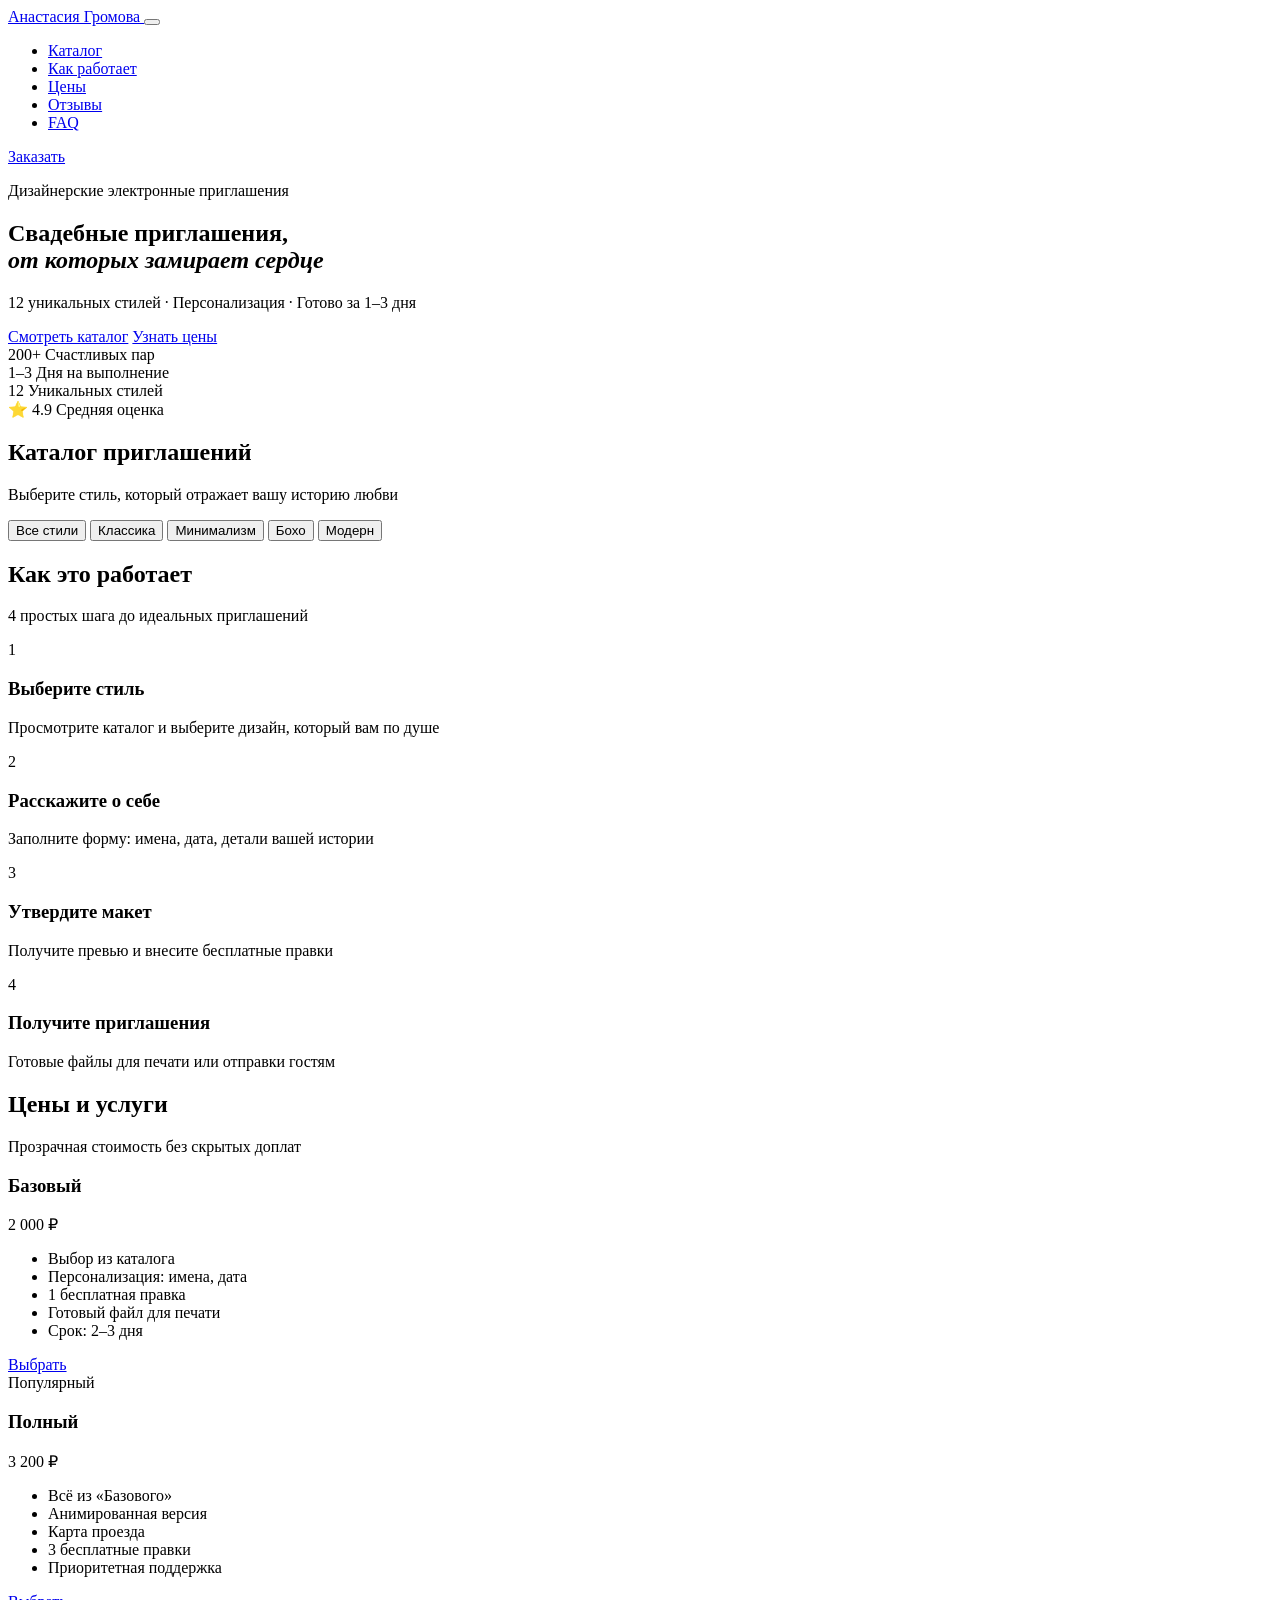
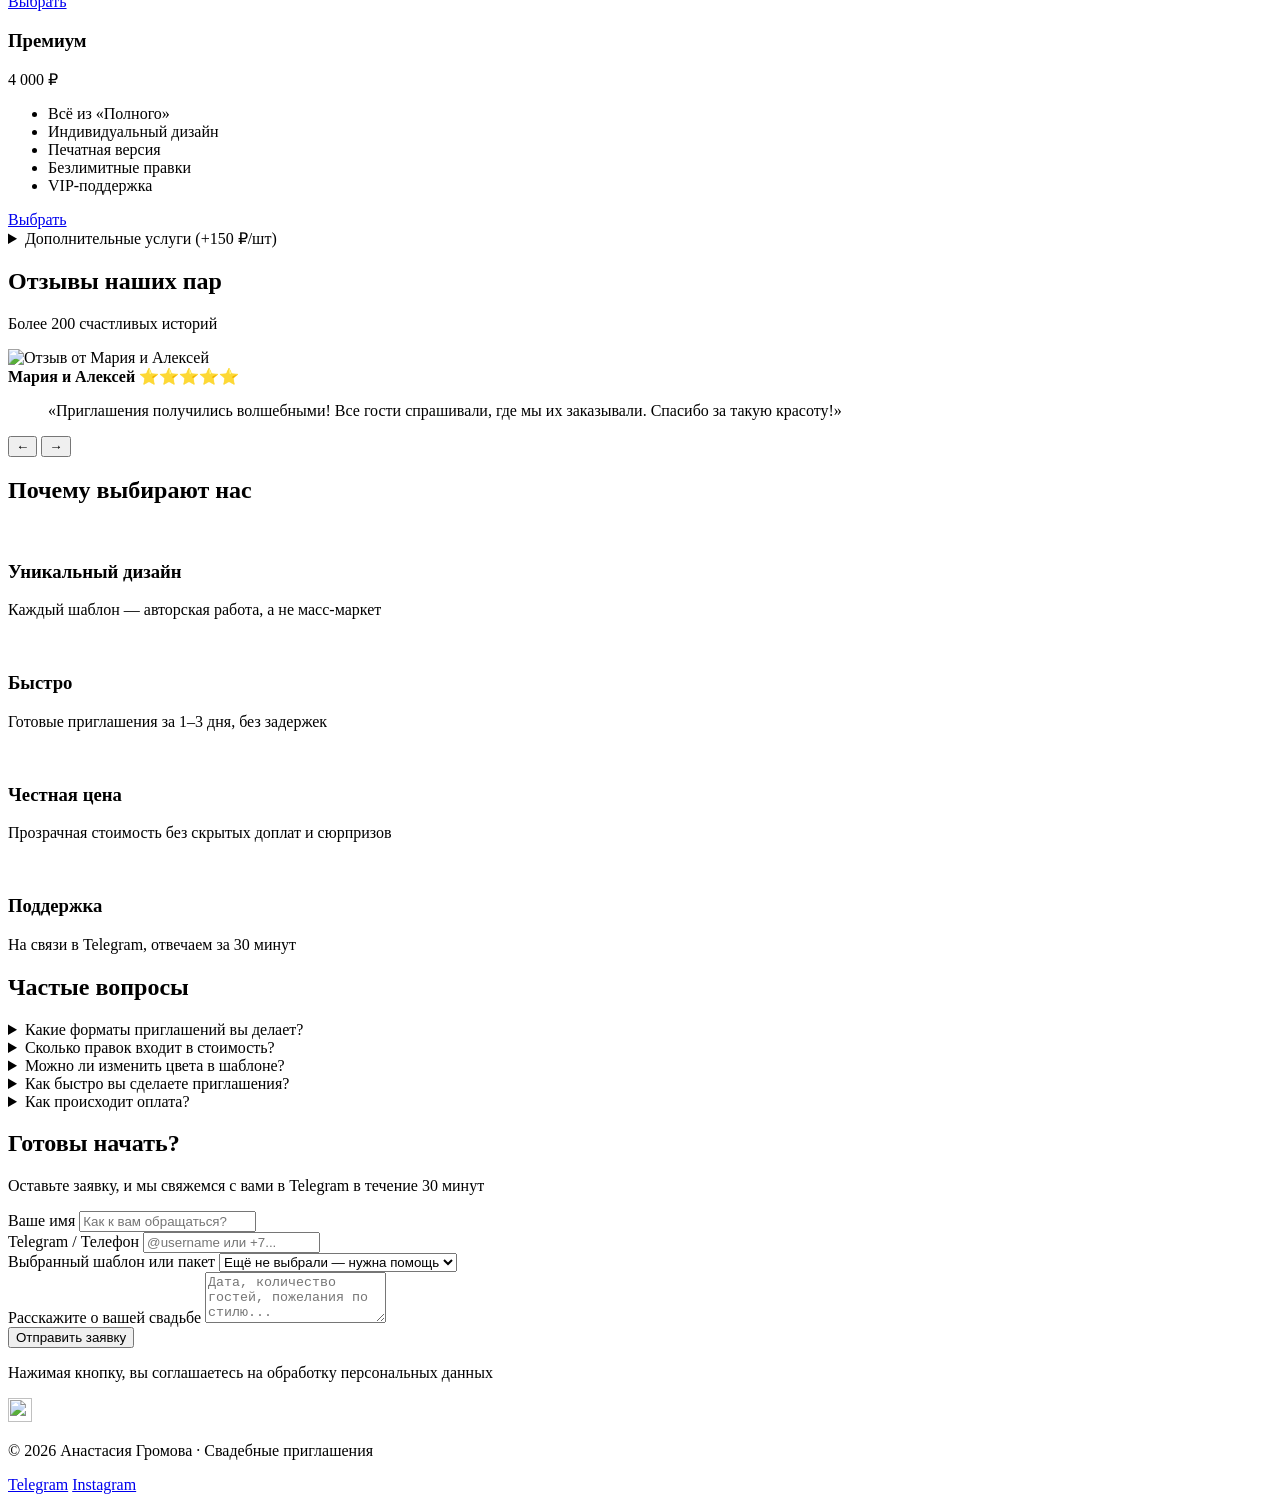
==== index.html @ 50f2042e "Фаза 0: Kick-off ✅ - content-gromova.json: ЦА (3 персоны), позиционирование, копирайтинг, SEO - ux-s" ====
<!DOCTYPE html>
<html lang="ru">
<head>
  <meta charset="UTF-8">
  <meta name="viewport" content="width=device-width, initial-scale=1.0">
  <title>Свадебные приглашения от Анастасии Громовой — @gromovaasya</title>
  <meta name="description" content="Дизайнерские электронные свадебные приглашения. 12 стилей, от 2000₽. Индивидуальный подход, быстрая доставка, 200+ счастливых пар.">
  
  <!-- Open Graph -->
  <meta property="og:type" content="website">
  <meta property="og:title" content="Свадебные приглашения — Анастасия Громова">
  <meta property="og:description" content="Уникальные электронные приглашения для вашей свадьбы. 12 дизайнерских стилей, персонализация, от 2000₽.">
  <meta property="og:image" content="assets/images/og-image-1200x630.png">
  <meta property="og:url" content="https://gromovaasya.ru">
  
  <!-- Fonts -->
  <link rel="preconnect" href="https://fonts.googleapis.com">
  <link rel="preconnect" href="https://fonts.gstatic.com" crossorigin>
  <link href="https://fonts.googleapis.com/css2?family=Cormorant+Garamond:wght@400;500;600;700&family=Inter:wght@300;400;500;600;700&family=Great+Vibes&display=swap" rel="stylesheet">
  
  <!-- CSS -->
  <link rel="stylesheet" href="css/tokens.css">
  <link rel="stylesheet" href="css/reset.css">
  <link rel="stylesheet" href="css/main.css">
  
  <!-- Favicon -->
  <link rel="icon" href="assets/logo/favicon.ico" type="image/x-icon">
</head>
<body>

  <!-- ============================================
       STICKY HEADER
       ============================================ -->
  <header id="header" class="header" role="banner">
    <div class="container">
      <a href="#hero" class="header__logo" aria-label="На главную">
        Анастасия Громова
      </a>
      
      <button class="header__burger" aria-label="Меню" aria-expanded="false" aria-controls="header-nav">
        <span class="burger-line"></span>
        <span class="burger-line"></span>
        <span class="burger-line"></span>
      </button>
      
      <nav id="header-nav" class="header__nav" role="navigation" aria-label="Основная навигация">
        <ul class="header__menu">
          <li><a href="#catalog">Каталог</a></li>
          <li><a href="#how-it-works">Как работает</a></li>
          <li><a href="#pricing">Цены</a></li>
          <li><a href="#reviews">Отзывы</a></li>
          <li><a href="#faq">FAQ</a></li>
        </ul>
        <a href="#cta-footer" class="btn btn--primary header__cta">Заказать</a>
      </nav>
    </div>
  </header>

  <main>
    <!-- ============================================
         SECTION 1: HERO
         ============================================ -->
    <section id="hero" class="hero" aria-labelledby="hero-heading">
      <div class="hero__overlay"></div>
      <div class="container hero__content">
        <p class="hero__subtitle">Дизайнерские электронные приглашения</p>
        <h1 id="hero-heading" class="hero__title">
          Свадебные приглашения,<br>
          <em>от которых замирает сердце</em>
        </h1>
        <p class="hero__description">
          12 уникальных стилей · Персонализация · Готово за 1–3 дня
        </p>
        <div class="hero__actions">
          <a href="#catalog" class="btn btn--primary btn--lg">Смотреть каталог</a>
          <a href="#pricing" class="btn btn--ghost btn--lg">Узнать цены</a>
        </div>
      </div>
    </section>

    <!-- ============================================
         SECTION 2: TRUST BAR
         ============================================ -->
    <section id="trust" class="trust-bar" aria-label="Социальное доказательство">
      <div class="container">
        <div class="trust-bar__grid">
          <div class="trust-item">
            <span class="trust-item__number">200+</span>
            <span class="trust-item__label">Счастливых пар</span>
          </div>
          <div class="trust-item">
            <span class="trust-item__number">1–3</span>
            <span class="trust-item__label">Дня на выполнение</span>
          </div>
          <div class="trust-item">
            <span class="trust-item__number">12</span>
            <span class="trust-item__label">Уникальных стилей</span>
          </div>
          <div class="trust-item">
            <span class="trust-item__number">⭐ 4.9</span>
            <span class="trust-item__label">Средняя оценка</span>
          </div>
        </div>
      </div>
    </section>

    <!-- ============================================
         SECTION 3: CATALOG
         ============================================ -->
    <section id="catalog" class="catalog" aria-labelledby="catalog-heading">
      <div class="container">
        <h2 id="catalog-heading" class="section-title">Каталог приглашений</h2>
        <p class="section-subtitle">Выберите стиль, который отражает вашу историю любви</p>
        
        <!-- Filters -->
        <div class="catalog__filters" role="group" aria-label="Фильтры по стилю">
          <button class="filter-btn filter-btn--active" data-filter="all">Все стили</button>
          <button class="filter-btn" data-filter="classic">Классика</button>
          <button class="filter-btn" data-filter="minimal">Минимализм</button>
          <button class="filter-btn" data-filter="boho">Бохо</button>
          <button class="filter-btn" data-filter="modern">Модерн</button>
        </div>
        
        <!-- Cards Grid -->
        <div class="catalog__grid" id="catalog-grid">
          <!-- 12 cards will be rendered here by JS -->
          <!-- Template: assets/images/catalog/{id}.webp -->
        </div>
      </div>
    </section>

    <!-- ============================================
         SECTION 4: HOW IT WORKS
         ============================================ -->
    <section id="how-it-works" class="how-it-works" aria-labelledby="hiw-heading">
      <div class="container">
        <h2 id="hiw-heading" class="section-title">Как это работает</h2>
        <p class="section-subtitle">4 простых шага до идеальных приглашений</p>
        
        <div class="steps">
          <div class="step">
            <span class="step__number">1</span>
            <h3 class="step__title">Выберите стиль</h3>
            <p class="step__desc">Просмотрите каталог и выберите дизайн, который вам по душе</p>
          </div>
          <div class="step">
            <span class="step__number">2</span>
            <h3 class="step__title">Расскажите о себе</h3>
            <p class="step__desc">Заполните форму: имена, дата, детали вашей истории</p>
          </div>
          <div class="step">
            <span class="step__number">3</span>
            <h3 class="step__title">Утвердите макет</h3>
            <p class="step__desc">Получите превью и внесите бесплатные правки</p>
          </div>
          <div class="step">
            <span class="step__number">4</span>
            <h3 class="step__title">Получите приглашения</h3>
            <p class="step__desc">Готовые файлы для печати или отправки гостям</p>
          </div>
        </div>
      </div>
    </section>

    <!-- ============================================
         SECTION 5: PRICING
         ============================================ -->
    <section id="pricing" class="pricing" aria-labelledby="pricing-heading">
      <div class="container">
        <h2 id="pricing-heading" class="section-title">Цены и услуги</h2>
        <p class="section-subtitle">Прозрачная стоимость без скрытых доплат</p>
        
        <div class="pricing__grid">
          <!-- Базовый -->
          <div class="price-card">
            <h3 class="price-card__title">Базовый</h3>
            <span class="price-card__price">2 000 ₽</span>
            <ul class="price-card__features">
              <li>Выбор из каталога</li>
              <li>Персонализация: имена, дата</li>
              <li>1 бесплатная правка</li>
              <li>Готовый файл для печати</li>
              <li>Срок: 2–3 дня</li>
            </ul>
            <a href="#cta-footer" class="btn btn--outline btn--block">Выбрать</a>
          </div>
          
          <!-- Полный -->
          <div class="price-card price-card--popular">
            <span class="price-card__badge">Популярный</span>
            <h3 class="price-card__title">Полный</h3>
            <span class="price-card__price">3 200 ₽</span>
            <ul class="price-card__features">
              <li>Всё из «Базового»</li>
              <li>Анимированная версия</li>
              <li>Карта проезда</li>
              <li>3 бесплатные правки</li>
              <li>Приоритетная поддержка</li>
            </ul>
            <a href="#cta-footer" class="btn btn--primary btn--block">Выбрать</a>
          </div>
          
          <!-- Премиум -->
          <div class="price-card">
            <h3 class="price-card__title">Премиум</h3>
            <span class="price-card__price">4 000 ₽</span>
            <ul class="price-card__features">
              <li>Всё из «Полного»</li>
              <li>Индивидуальный дизайн</li>
              <li>Печатная версия</li>
              <li>Безлимитные правки</li>
              <li>VIP-поддержка</li>
            </ul>
            <a href="#cta-footer" class="btn btn--outline btn--block">Выбрать</a>
          </div>
        </div>
        
        <!-- Addons -->
        <details class="pricing__addons">
          <summary class="pricing__addons-summary">Дополнительные услуги (+150 ₽/шт)</summary>
          <div class="pricing__addons-list">
            <div class="addon">Обратный отсчёт до свадьбы</div>
            <div class="addon">Музыкальный фон</div>
            <div class="addon">Название свадьбы</div>
            <div class="addon">Доп. информационный блок</div>
            <div class="addon">Доп. фото</div>
            <div class="addon">Анимация элементов</div>
            <div class="addon">QR-код для гостей</div>
            <div class="addon">Печатная версия (PDF)</div>
          </div>
        </details>
      </div>
    </section>

    <!-- ============================================
         SECTION 6: REVIEWS
         ============================================ -->
    <section id="reviews" class="reviews" aria-labelledby="reviews-heading">
      <div class="container">
        <h2 id="reviews-heading" class="section-title">Отзывы наших пар</h2>
        <p class="section-subtitle">Более 200 счастливых историй</p>
        
        <div class="reviews__carousel" role="region" aria-label="Карусель отзывов" aria-roledescription="carousel">
          <div class="reviews__track" id="reviews-track">
            <!-- 4 review cards -->
            <div class="review-card" role="group" aria-roledescription="slide" aria-label="Отзыв 1 из 4">
              <div class="review-card__header">
                <img src="assets/images/testimonials/review-1.webp" alt="Отзыв от Мария и Алексей" class="review-card__avatar" loading="lazy">
                <div>
                  <strong>Мария и Алексей</strong>
                  <span class="review-card__stars">⭐⭐⭐⭐⭐</span>
                </div>
              </div>
              <blockquote class="review-card__text">
                «Приглашения получились волшебными! Все гости спрашивали, где мы их заказывали. Спасибо за такую красоту!»
              </blockquote>
            </div>
            <!-- Reviews 2-4 will be added in Phase 2 -->
          </div>
          
          <div class="reviews__controls">
            <button class="reviews__btn reviews__btn--prev" aria-label="Предыдущий отзыв">←</button>
            <button class="reviews__btn reviews__btn--next" aria-label="Следующий отзыв">→</button>
          </div>
        </div>
      </div>
    </section>

    <!-- ============================================
         SECTION 7: WHY US
         ============================================ -->
    <section id="why-us" class="why-us" aria-labelledby="why-heading">
      <div class="container">
        <h2 id="why-heading" class="section-title">Почему выбирают нас</h2>
        
        <div class="benefits">
          <div class="benefit">
            <img src="assets/icons/icon-unique.svg" alt="" class="benefit__icon" loading="lazy">
            <h3 class="benefit__title">Уникальный дизайн</h3>
            <p class="benefit__desc">Каждый шаблон — авторская работа, а не масс-маркет</p>
          </div>
          <div class="benefit">
            <img src="assets/icons/icon-speed.svg" alt="" class="benefit__icon" loading="lazy">
            <h3 class="benefit__title">Быстро</h3>
            <p class="benefit__desc">Готовые приглашения за 1–3 дня, без задержек</p>
          </div>
          <div class="benefit">
            <img src="assets/icons/icon-price.svg" alt="" class="benefit__icon" loading="lazy">
            <h3 class="benefit__title">Честная цена</h3>
            <p class="benefit__desc">Прозрачная стоимость без скрытых доплат и сюрпризов</p>
          </div>
          <div class="benefit">
            <img src="assets/icons/icon-support.svg" alt="" class="benefit__icon" loading="lazy">
            <h3 class="benefit__title">Поддержка</h3>
            <p class="benefit__desc">На связи в Telegram, отвечаем за 30 минут</p>
          </div>
        </div>
      </div>
    </section>

    <!-- ============================================
         SECTION 8: FAQ
         ============================================ -->
    <section id="faq" class="faq" aria-labelledby="faq-heading">
      <div class="container">
        <h2 id="faq-heading" class="section-title">Частые вопросы</h2>
        
        <div class="faq__list" role="list">
          <details class="faq__item">
            <summary class="faq__question" role="button" aria-expanded="false">
              Какие форматы приглашений вы делает?
            </summary>
            <div class="faq__answer">
              <p>Электронные (JPEG, PDF) для отправки в мессенджерах и email, анимированные (GIF, видео) для Instagram, а также печатные версии в формате PDF для типографии.</p>
            </div>
          </details>
          
          <details class="faq__item">
            <summary class="faq__question" role="button" aria-expanded="false">
              Сколько правок входит в стоимость?
            </summary>
            <div class="faq__answer">
              <p>В базовый пакет — 1 бесплатная правка, в полный — 3, в премиум — безлимитные правки. Дополнительные правки — 150₽ за штуку.</p>
            </div>
          </details>
          
          <details class="faq__item">
            <summary class="faq__question" role="button" aria-expanded="false">
              Можно ли изменить цвета в шаблоне?
            </summary>
            <div class="faq__answer">
              <p>Да! Адаптация цветов шаблона под вашу свадебную палитру — одна из самых популярных услуг. Это входит в пакеты «Полный» и «Премиум».</p>
            </div>
          </details>
          
          <details class="faq__item">
            <summary class="faq__question" role="button" aria-expanded="false">
              Как быстро вы сделаете приглашения?
            </summary>
            <div class="faq__answer">
              <p>Стандартный срок — 1–3 рабочих дня. Приоритетная обработка (в тот же день) — доступна в пакете «Премиум» или как доп. услуга.</p>
            </div>
          </details>
          
          <details class="faq__item">
            <summary class="faq__question" role="button" aria-expanded="false">
              Как происходит оплата?
            </summary>
            <div class="faq__answer">
              <p>Оплата через перевод на карту или СБП. Предоплата 50% перед началом работы, остаток — после утверждения макета. Для пакета «Премиум» — оплата после получения.</p>
            </div>
          </details>
        </div>
      </div>
    </section>

    <!-- ============================================
         SECTION 9: CTA FOOTER
         ============================================ -->
    <section id="cta-footer" class="cta-footer" aria-labelledby="cta-heading">
      <div class="container">
        <h2 id="cta-heading" class="section-title section-title--light">Готовы начать?</h2>
        <p class="section-subtitle section-subtitle--light">
          Оставьте заявку, и мы свяжемся с вами в Telegram в течение 30 минут
        </p>
        
        <form class="order-form" id="order-form" action="https://formspree.io/f/[FORMSPREE_ID]" method="POST">
          <div class="form__row">
            <div class="form__group">
              <label for="form-name" class="form__label">Ваше имя</label>
              <input type="text" id="form-name" name="name" class="form__input" placeholder="Как к вам обращаться?" required>
            </div>
            <div class="form__group">
              <label for="form-contact" class="form__label">Telegram / Телефон</label>
              <input type="text" id="form-contact" name="contact" class="form__input" placeholder="@username или +7..." required>
            </div>
          </div>
          
          <div class="form__group">
            <label for="form-template" class="form__label">Выбранный шаблон или пакет</label>
            <select id="form-template" name="template" class="form__select">
              <option value="">Ещё не выбрали — нужна помощь</option>
              <option value="basic">Базовый — 2 000 ₽</option>
              <option value="full">Полный — 3 200 ₽</option>
              <option value="premium">Премиум — 4 000 ₽</option>
            </select>
          </div>
          
          <div class="form__group">
            <label for="form-message" class="form__label">Расскажите о вашей свадьбе</label>
            <textarea id="form-message" name="message" class="form__textarea" rows="3" placeholder="Дата, количество гостей, пожелания по стилю..."></textarea>
          </div>
          
          <button type="submit" class="btn btn--primary btn--lg btn--block form__submit">
            Отправить заявку
          </button>
          
          <p class="form__note">
            Нажимая кнопку, вы соглашаетесь на обработку персональных данных
          </p>
        </form>
        
        <div class="cta-footer__success" id="form-success" style="display: none;">
          <p>✅ Заявка отправлена! Мы напишем вам в Telegram в течение 30 минут.</p>
        </div>
      </div>
    </section>
  </main>

  <!-- ============================================
       FLOATING TELEGRAM FAB
       ============================================ -->
  <a href="https://t.me/gromovaasya" target="_blank" rel="noopener noreferrer" class="fab fab--telegram" aria-label="Написать в Telegram">
    <img src="assets/icons/icon-telegram.svg" alt="" width="24" height="24" loading="lazy">
  </a>

  <!-- ============================================
       MODAL: Template Details
       ============================================ -->
  <div class="modal" id="template-modal" role="dialog" aria-modal="true" aria-labelledby="modal-title" style="display: none;">
    <div class="modal__overlay"></div>
    <div class="modal__content">
      <button class="modal__close" aria-label="Закрыть">&times;</button>
      <h3 id="modal-title" class="modal__title"></h3>
      <img id="modal-image" class="modal__image" src="" alt="">
      <p id="modal-description" class="modal__description"></p>
      <a href="#cta-footer" class="btn btn--primary btn--block modal__cta">Заказать этот шаблон</a>
    </div>
  </div>

  <!-- ============================================
       FOOTER
       ============================================ -->
  <footer class="footer" role="contentinfo">
    <div class="container">
      <p class="footer__copyright">
        © 2026 Анастасия Громова · Свадебные приглашения
      </p>
      <div class="footer__links">
        <a href="https://t.me/gromovaasya" target="_blank" rel="noopener">Telegram</a>
        <a href="https://instagram.com/gromovaasya" target="_blank" rel="noopener">Instagram</a>
      </div>
    </div>
  </footer>

  <!-- JS -->
  <script src="js/catalog-data.js" defer></script>
  <script src="js/catalog-filter.js" defer></script>
  <script src="js/carousel.js" defer></script>
  <script src="js/modal.js" defer></script>
  <script src="js/accordion.js" defer></script>
  <script src="js/form-validation.js" defer></script>
  <script src="js/main.js" defer></script>
</body>
</html>
---- css/tokens.css ----
/* ============================================
   DESIGN TOKENS — gromovaasya Wedding Invitations
   Палитра: Tiffany Edition
   ============================================ */

:root {
  /* ---- Colors ---- */
  --color-primary: #7ECDC0;
  --color-primary-light: #D4F0EC;
  --color-primary-dark: #5BAFA3;
  
  --color-secondary: #F5EDE3;
  --color-secondary-dark: #E8D9C8;
  
  --color-accent: #C9A96E;
  --color-accent-light: #E8D5B0;
  
  --color-text: #2D3436;
  --color-text-secondary: #636E72;
  --color-text-light: #B2BEC3;
  --color-text-inverse: #FFFFFF;
  
  --color-bg: #FAFAF8;
  --color-bg-alt: #F0EDE8;
  --color-surface: #FFFFFF;
  
  --color-success: #00B894;
  --color-error: #E17055;
  --color-warning: #FDCB6E;
  
  /* ---- Typography ---- */
  --font-heading: 'Cormorant Garamond', Georgia, serif;
  --font-body: 'Inter', -apple-system, BlinkMacSystemFont, sans-serif;
  --font-decorative: 'Great Vibes', cursive;
  
  /* Font sizes (mobile-first) */
  --fs-xs: 0.75rem;    /* 12px */
  --fs-sm: 0.875rem;   /* 14px */
  --fs-base: 1rem;     /* 16px */
  --fs-md: 1.125rem;   /* 18px */
  --fs-lg: 1.25rem;    /* 20px */
  --fs-xl: 1.5rem;     /* 24px */
  --fs-2xl: 2rem;      /* 32px */
  --fs-3xl: 2.5rem;    /* 40px */
  --fs-4xl: 3rem;      /* 48px */
  
  /* Line heights */
  --lh-tight: 1.2;
  --lh-normal: 1.5;
  --lh-relaxed: 1.75;
  
  /* Letter spacing */
  --ls-tight: -0.02em;
  --ls-normal: 0;
  --ls-wide: 0.05em;
  --ls-wider: 0.1em;
  
  /* ---- Spacing ---- */
  --space-xs: 0.25rem;   /* 4px */
  --space-sm: 0.5rem;    /* 8px */
  --space-md: 1rem;      /* 16px */
  --space-lg: 1.5rem;    /* 24px */
  --space-xl: 2rem;      /* 32px */
  --space-2xl: 3rem;     /* 48px */
  --space-3xl: 4rem;     /* 64px */
  
  /* ---- Layout ---- */
  --container-max: 960px;
  --container-padding: var(--space-md);
  --container-padding-lg: var(--space-xl);
  
  /* ---- Border Radius ---- */
  --radius-sm: 4px;
  --radius-md: 8px;
  --radius-lg: 12px;
  --radius-xl: 16px;
  --radius-full: 9999px;
  
  /* ---- Shadows ---- */
  --shadow-sm: 0 1px 2px rgba(0,0,0,0.05);
  --shadow-md: 0 4px 6px -1px rgba(0,0,0,0.07), 0 2px 4px -1px rgba(0,0,0,0.04);
  --shadow-lg: 0 10px 15px -3px rgba(0,0,0,0.08), 0 4px 6px -2px rgba(0,0,0,0.03);
  --shadow-xl: 0 20px 25px -5px rgba(0,0,0,0.08), 0 10px 10px -5px rgba(0,0,0,0.02);
  
  /* ---- Transitions ---- */
  --transition-fast: 150ms ease;
  --transition-normal: 250ms ease;
  --transition-slow: 400ms ease;
  
  /* ---- Z-index ---- */
  --z-dropdown: 100;
  --z-sticky: 200;
  --z-overlay: 300;
  --z-modal: 400;
  --z-fab: 500;
}

/* ---- Desktop overrides ---- */
@media (min-width: 768px) {
  :root {
    --fs-xl: 1.75rem;
    --fs-2xl: 2.5rem;
    --fs-3xl: 3rem;
    --fs-4xl: 3.5rem;
    --container-padding: var(--space-xl);
    --container-padding-lg: var(--space-2xl);
  }
}
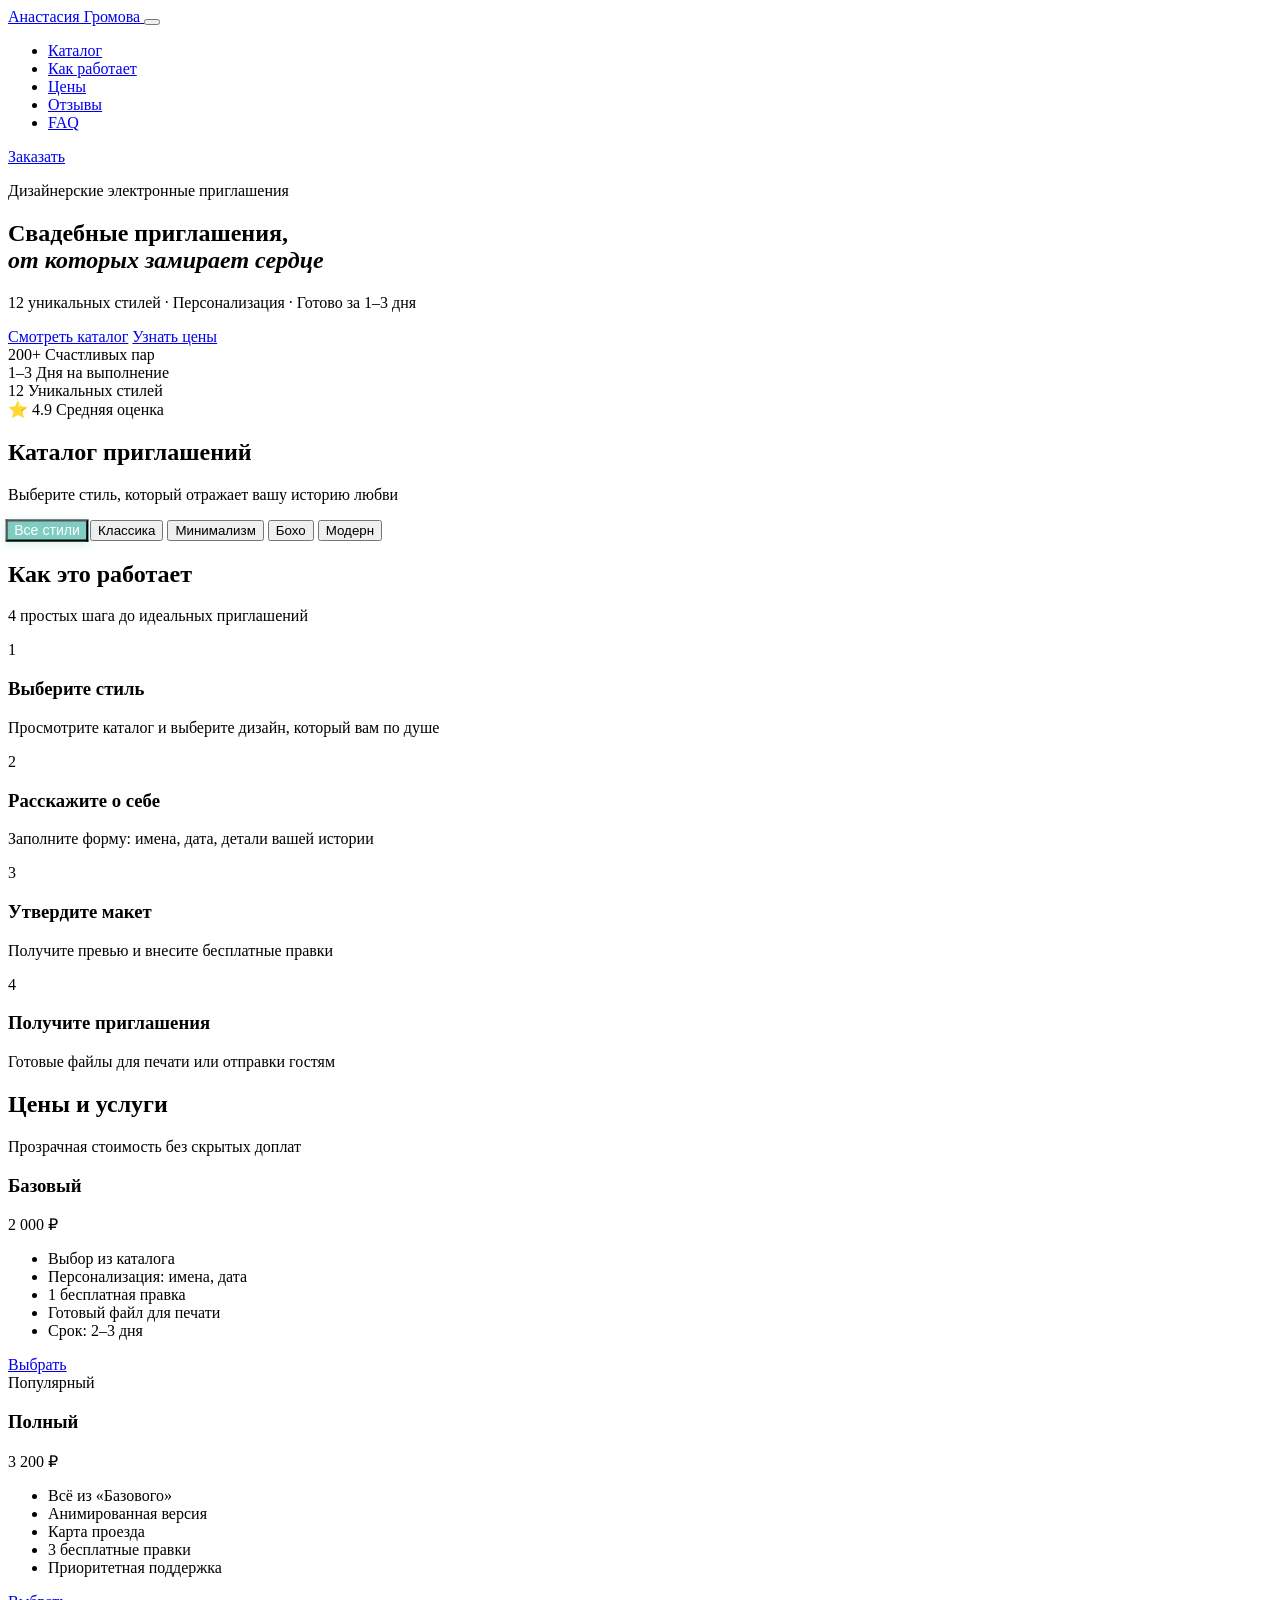
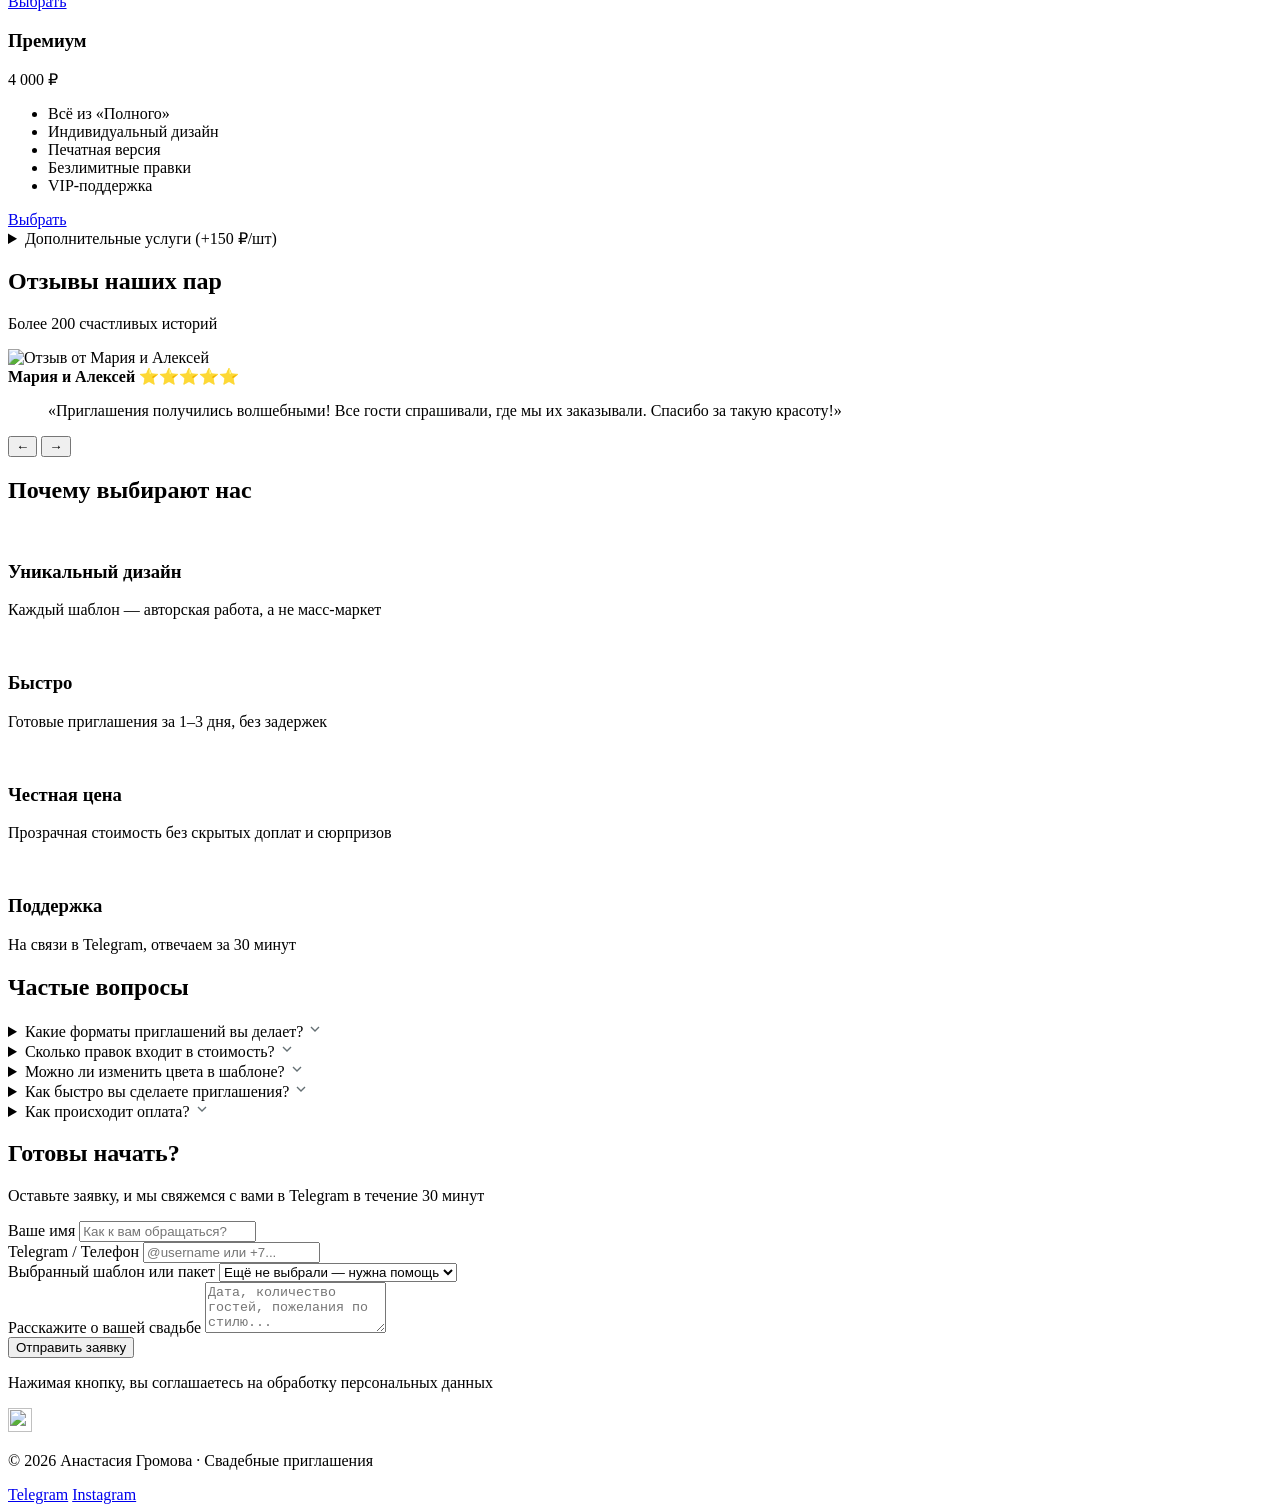
==== commit 147a913b: "feat(motion): Phase 1 animation spec + CSS/JS implementation - assets/brand/animations-spec.md: Full" ====
--- a/index.html
+++ b/index.html
@@ -22,6 +22,7 @@
   <link rel="stylesheet" href="css/tokens.css">
   <link rel="stylesheet" href="css/reset.css">
   <link rel="stylesheet" href="css/main.css">
+  <link rel="stylesheet" href="css/animations.css">
   
   <!-- Favicon -->
   <link rel="icon" href="assets/logo/favicon.ico" type="image/x-icon">
@@ -444,6 +445,7 @@
   </footer>
 
   <!-- JS -->
+  <script src="js/animation-utils.js" defer></script>
   <script src="js/catalog-data.js" defer></script>
   <script src="js/catalog-filter.js" defer></script>
   <script src="js/carousel.js" defer></script>
--- a/css/animations.css
+++ b/css/animations.css
@@ -0,0 +1,113 @@
+/* gromovaasya Wedding Invitations — Animations · Tiffany Edition */
+
+:root {
+  --ease-out: cubic-bezier(0.16, 1, 0.3, 1);
+  --ease-in-out: cubic-bezier(0.4, 0, 0.2, 1);
+  --ease-out-expo: cubic-bezier(0.22, 1, 0.36, 1);
+}
+
+/* ---- Keyframes ---- */
+@keyframes heroFadeIn {
+  from { opacity: 0; transform: translateY(20px); }
+  to   { opacity: 1; transform: translateY(0); }
+}
+@keyframes fabPulse {
+  0%, 100% { box-shadow: 0 4px 12px rgba(126,205,192,0.3); transform: scale(1); }
+  50%      { box-shadow: 0 4px 20px rgba(126,205,192,0.5); transform: scale(1.06); }
+}
+
+/* ---- Hero Staggered Entrance ---- */
+.hero__subtitle, .hero__title, .hero__description, .hero__actions {
+  opacity: 0; transform: translateY(20px);
+  animation: heroFadeIn 600ms var(--ease-out-expo) forwards;
+}
+.hero__subtitle    { animation-delay: 100ms; }
+.hero__title       { animation-delay: 180ms; }
+.hero__description { animation-delay: 260ms; }
+.hero__actions     { animation-delay: 340ms; }
+
+/* ---- Scroll Reveal ---- */
+.reveal {
+  opacity: 0; transform: translateY(16px);
+  transition: opacity 400ms var(--ease-out), transform 400ms var(--ease-out);
+}
+.reveal.is-visible { opacity: 1; transform: none; }
+
+.reveal-children > * {
+  opacity: 0; transform: translateY(12px);
+  transition: opacity 400ms var(--ease-out), transform 400ms var(--ease-out);
+}
+.reveal-children.is-visible > *:nth-child(1) { transition-delay: 0ms; }
+.reveal-children.is-visible > *:nth-child(2) { transition-delay: 60ms; }
+.reveal-children.is-visible > *:nth-child(3) { transition-delay: 120ms; }
+.reveal-children.is-visible > *:nth-child(4) { transition-delay: 180ms; }
+.reveal-children.is-visible > *:nth-child(5) { transition-delay: 240ms; }
+.reveal-children.is-visible > *:nth-child(6) { transition-delay: 300ms; }
+.reveal-children.is-visible > *:nth-child(n+7) { transition-delay: 360ms; }
+.reveal-children.is-visible > * { opacity: 1; transform: none; }
+
+/* ---- Card Hover ---- */
+.catalog-card {
+  transition: transform 250ms var(--ease-in-out), box-shadow 250ms var(--ease-in-out);
+}
+.catalog-card:hover { transform: scale(1.02); box-shadow: 0 20px 25px -5px rgba(0,0,0,0.08); }
+.catalog-card__image { transition: transform 400ms var(--ease-in-out); }
+.catalog-card:hover .catalog-card__image { transform: scale(1.05); }
+.catalog-card__overlay { opacity: 0; transition: opacity 250ms var(--ease-in-out); }
+.catalog-card:hover .catalog-card__overlay { opacity: 1; }
+.catalog-card__btn {
+  transform: translateY(8px); opacity: 0;
+  transition: transform 250ms var(--ease-out), opacity 250ms var(--ease-out);
+}
+.catalog-card:hover .catalog-card__btn { transform: none; opacity: 1; }
+
+/* ---- Filter Pills ---- */
+.filter-btn {
+  transition: transform 150ms var(--ease-in-out), background-color 150ms var(--ease-in-out),
+              color 150ms var(--ease-in-out), box-shadow 150ms var(--ease-in-out);
+}
+.filter-btn:hover { transform: scale(1.04); background-color: #D4F0EC; }
+.filter-btn--active {
+  transform: scale(1.06); background-color: #7ECDC0; color: #fff;
+  box-shadow: 0 2px 8px rgba(126,205,192,0.35);
+}
+.filter-btn:active { transform: scale(0.97); }
+
+/* ---- FAQ Accordion ---- */
+.faq__question { transition: color 150ms var(--ease-in-out); }
+.faq__question::after {
+  content: ''; display: inline-block; width: 16px; height: 16px;
+  margin-left: auto; flex-shrink: 0;
+  background-image: url("data:image/svg+xml,%3Csvg xmlns='http://www.w3.org/2000/svg' viewBox='0 0 24 24' fill='none' stroke='%23636E72' stroke-width='2'%3E%3Cpath d='M6 9l6 6 6-6'/%3E%3C/svg%3E");
+  background-size: contain; background-repeat: no-repeat;
+  transition: transform 250ms var(--ease-in-out);
+}
+.faq__item[open] .faq__question { color: #5BAFA3; }
+.faq__item[open] .faq__question::after { transform: rotate(180deg); }
+.faq__answer {
+  display: grid; grid-template-rows: 0fr;
+  transition: grid-template-rows 250ms var(--ease-in-out);
+}
+.faq__item[open] .faq__answer { grid-template-rows: 1fr; }
+.faq__answer > * { overflow: hidden; }
+
+/* ---- Carousel ---- */
+.reviews__track { transition: transform 400ms var(--ease-out); }
+.reviews__track.is-dragging { transition: none; }
+
+/* ---- FAB Pulse ---- */
+.fab--telegram { animation: fabPulse 3s var(--ease-in-out) 2s infinite; }
+
+/* ---- Accessibility ---- */
+@media (prefers-reduced-motion: reduce) {
+  *, *::before, *::after {
+    animation-duration: 0.01ms !important;
+    animation-iteration-count: 1 !important;
+    transition-duration: 0.01ms !important;
+    scroll-behavior: auto !important;
+  }
+  .reveal, .reveal-children > *,
+  .hero__subtitle, .hero__title, .hero__description, .hero__actions {
+    opacity: 1; transform: none;
+  }
+}
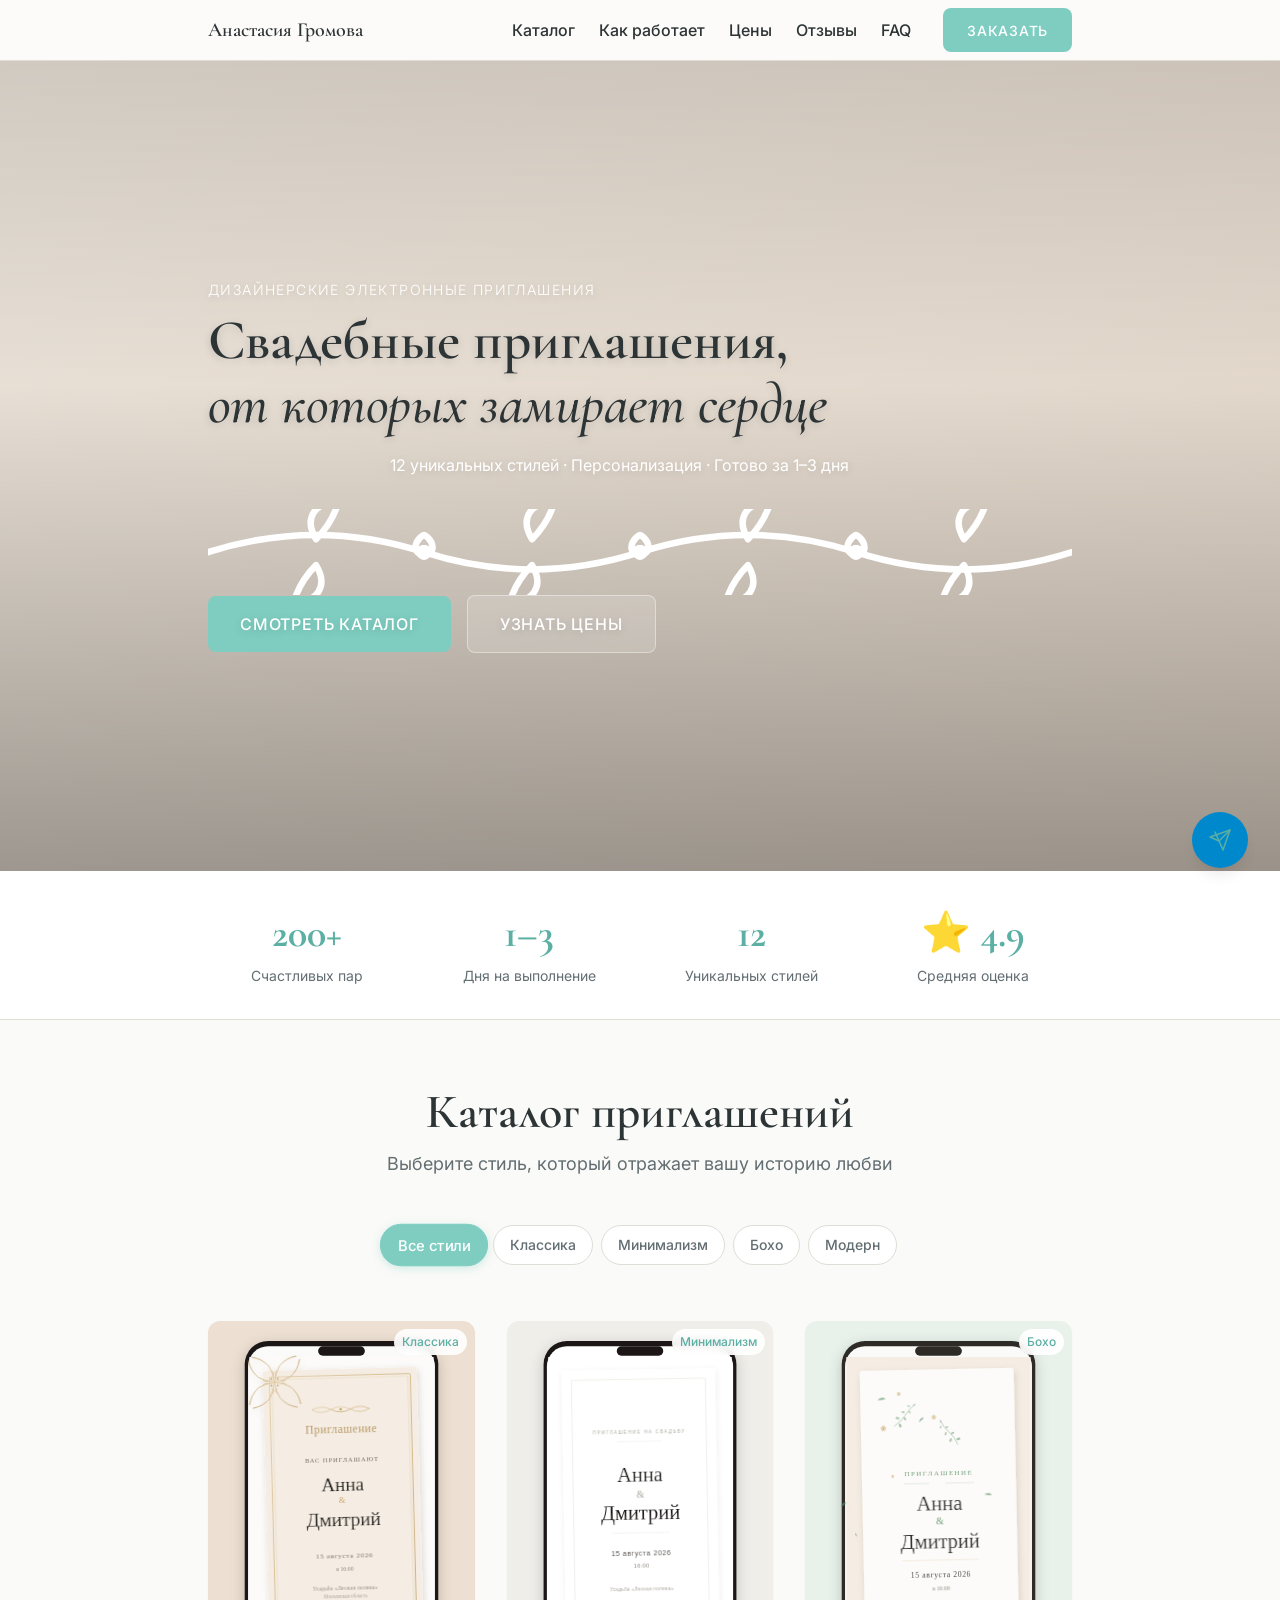
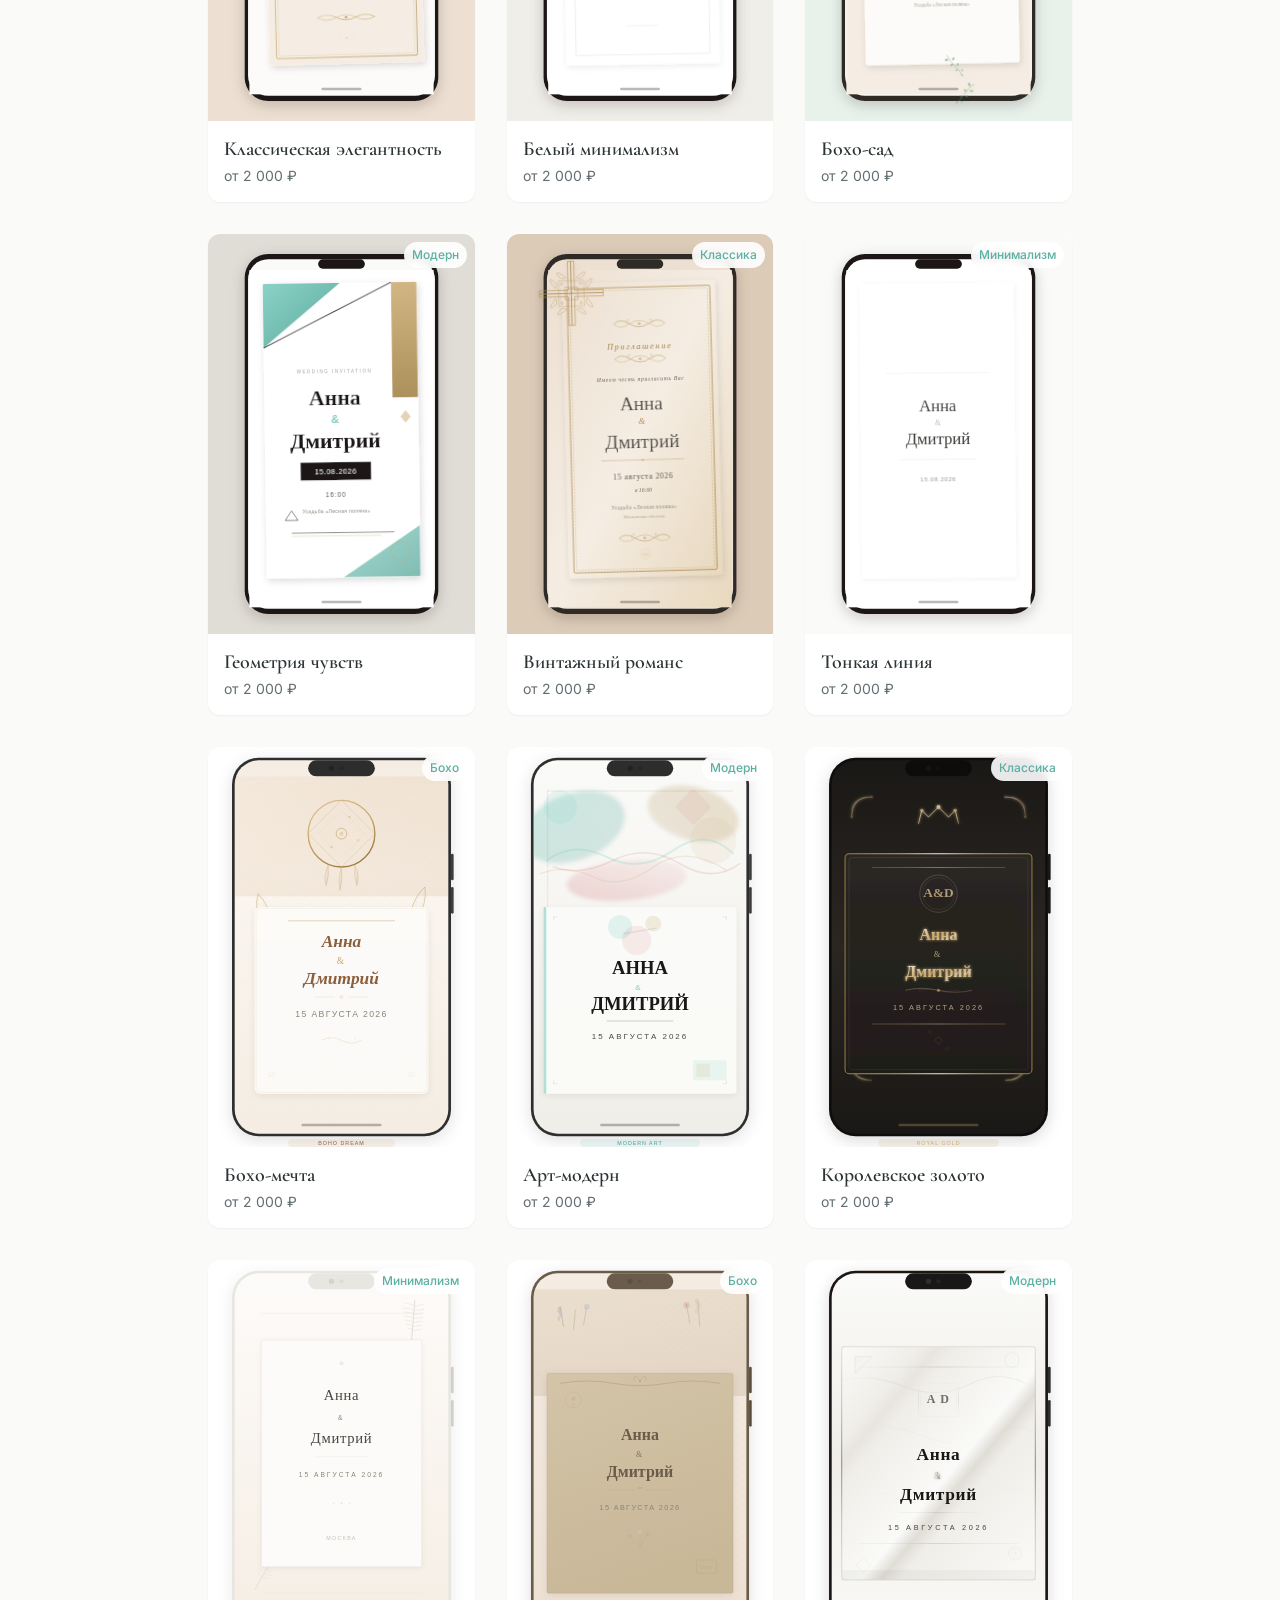
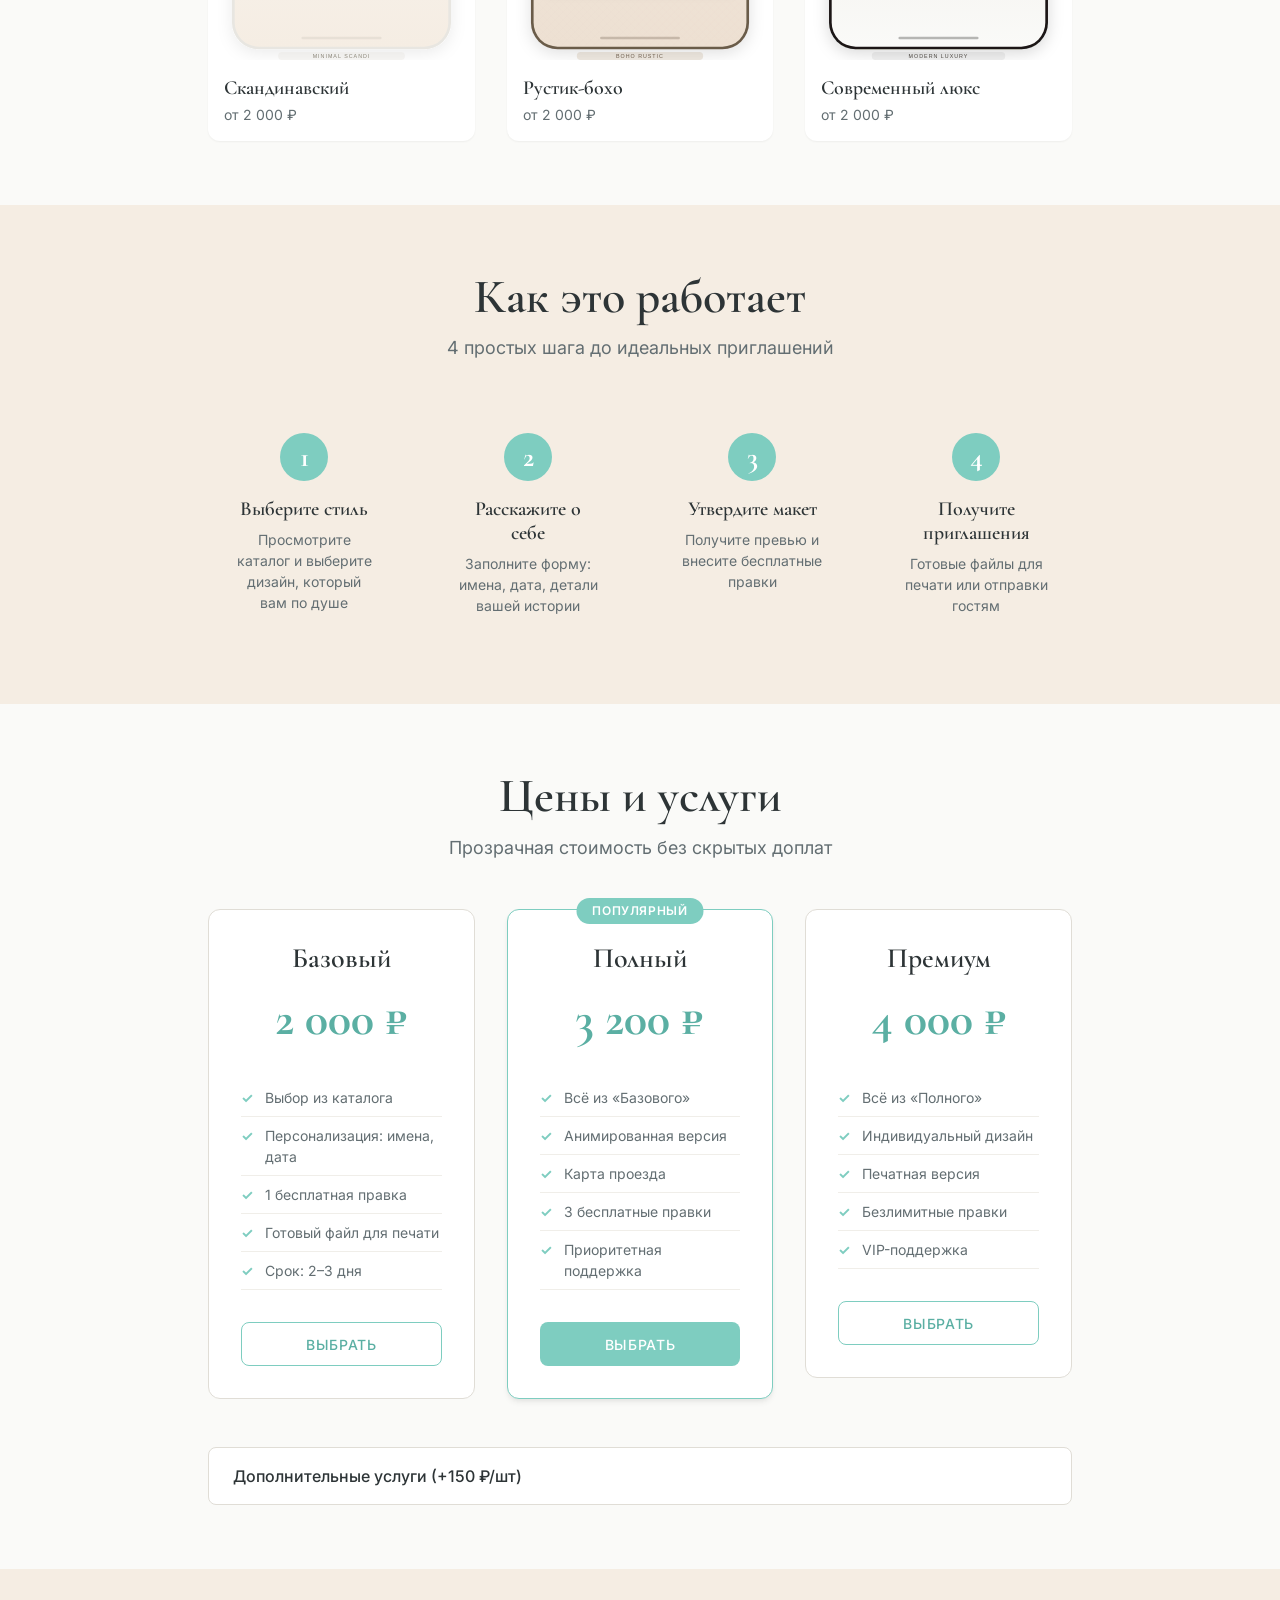
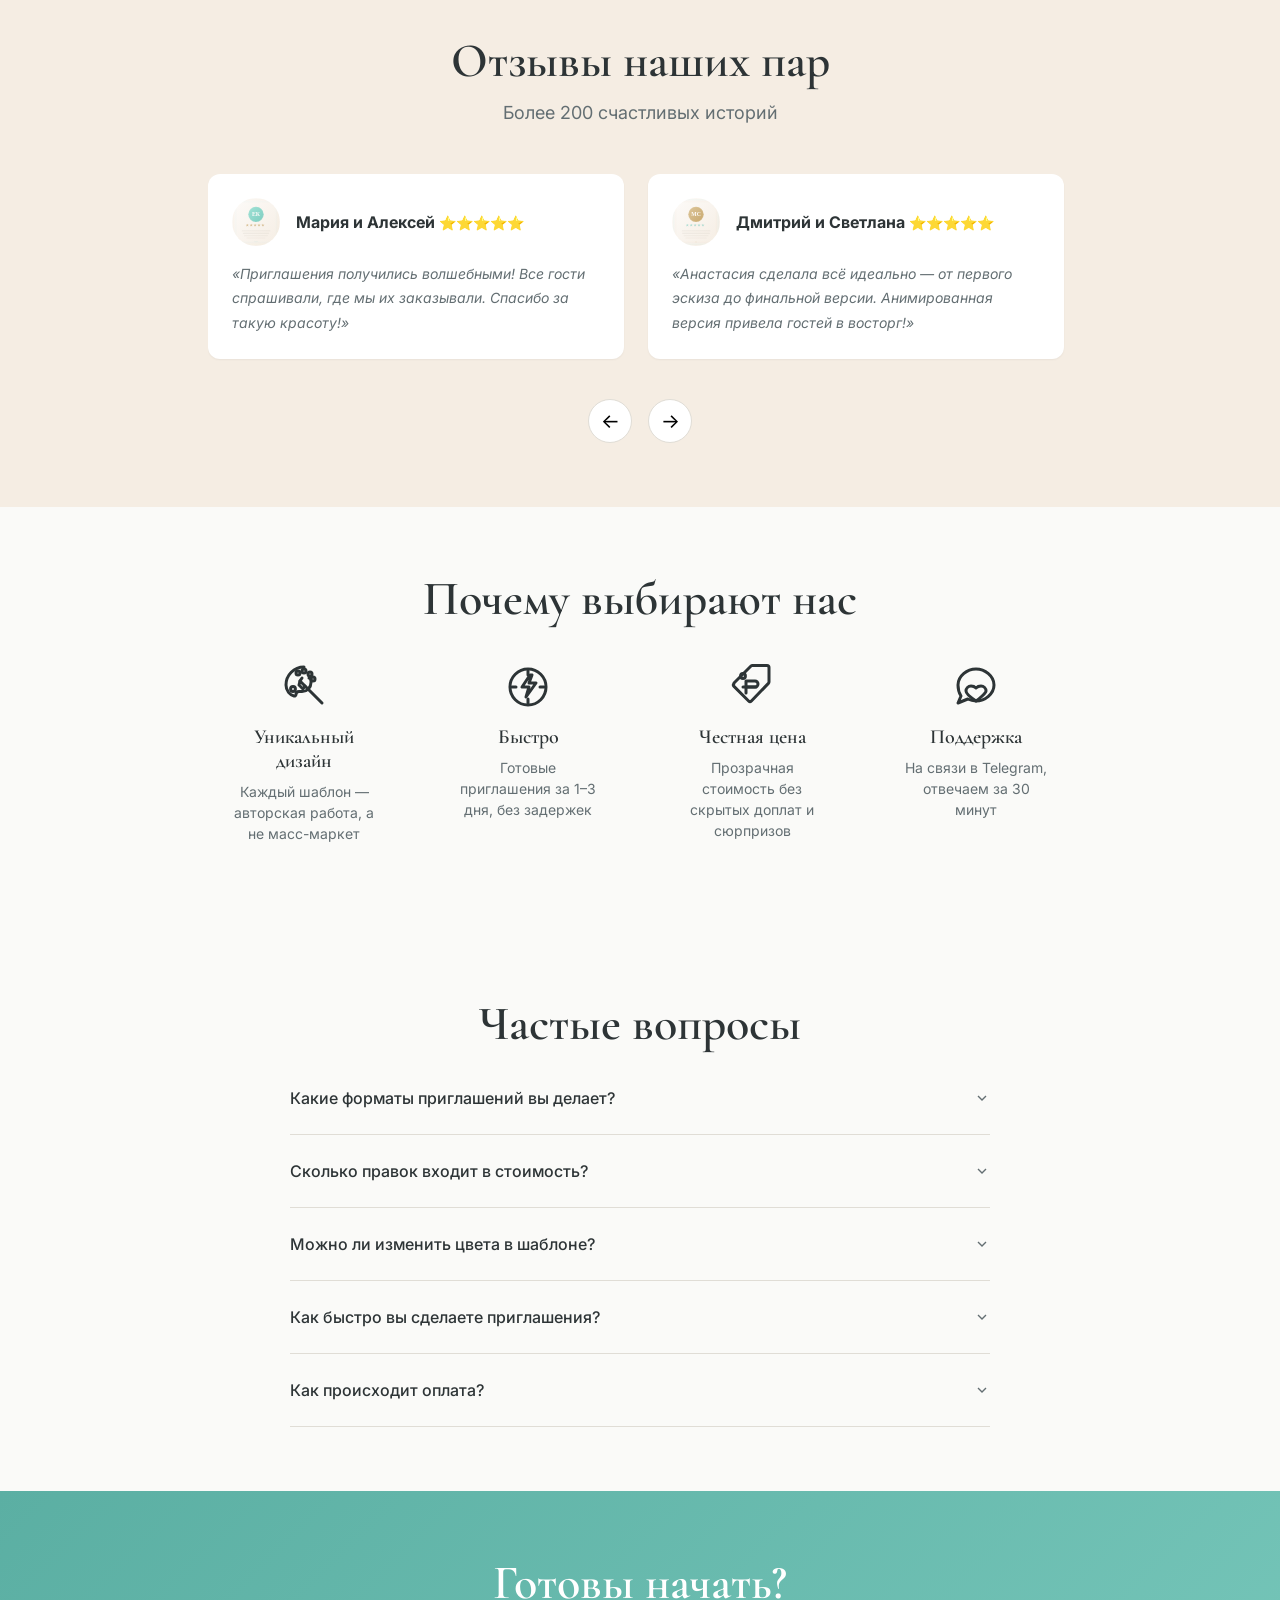
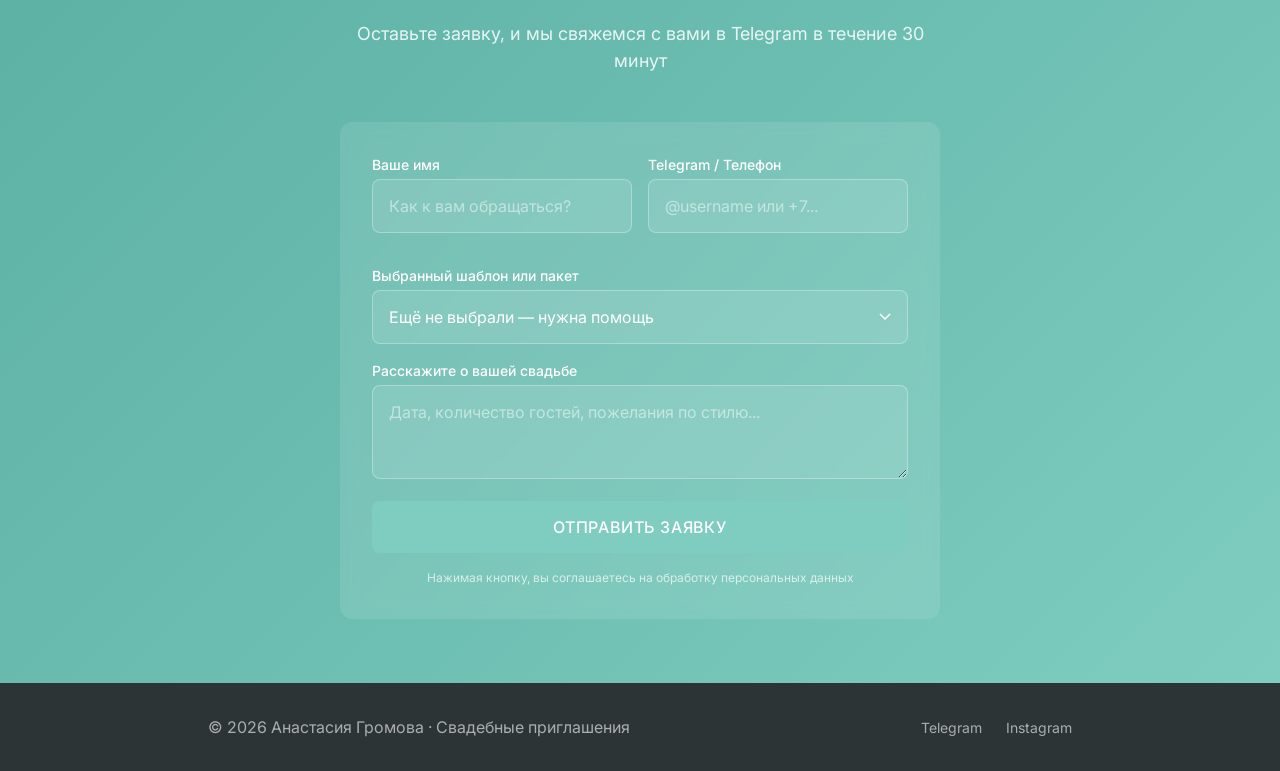
==== commit 001a8538: "Фаза 3: Вёрстка и интеграция ✅ Интеграция SVG-ассетов: - index.html <head>: favicon.svg, og-image.sv" ====
--- a/index.html
+++ b/index.html
@@ -10,7 +10,7 @@
   <meta property="og:type" content="website">
   <meta property="og:title" content="Свадебные приглашения — Анастасия Громова">
   <meta property="og:description" content="Уникальные электронные приглашения для вашей свадьбы. 12 дизайнерских стилей, персонализация, от 2000₽.">
-  <meta property="og:image" content="assets/images/og-image-1200x630.png">
+  <meta property="og:image" content="assets/images/og-image-1200x630.svg">
   <meta property="og:url" content="https://gromovaasya.ru">
   
   <!-- Fonts -->
@@ -25,7 +25,7 @@
   <link rel="stylesheet" href="css/animations.css">
   
   <!-- Favicon -->
-  <link rel="icon" href="assets/logo/favicon.ico" type="image/x-icon">
+  <link rel="icon" href="assets/logo/favicon.svg" type="image/svg+xml">
 </head>
 <body>
 
@@ -72,6 +72,23 @@
         <p class="hero__description">
           12 уникальных стилей · Персонализация · Готово за 1–3 дня
         </p>
+        <svg class="hero__divider" xmlns="http://www.w3.org/2000/svg" viewBox="0 0 200 20" fill="none" stroke="currentColor" stroke-width="1.5" stroke-linecap="round" stroke-linejoin="round" aria-hidden="true">
+          <path d="M0 10 Q25 2 50 10 Q75 18 100 10 Q125 2 150 10 Q175 18 200 10"/>
+          <path d="M25 7c-3-5 0-9 5-8c-1 3-3 6-5 8z"/>
+          <path d="M75 13c3 5 0 9-5 8c1-3 3-6 5-8z"/>
+          <path d="M125 7c-3-5 0-9 5-8c-1 3-3 6-5 8z"/>
+          <path d="M175 13c3 5 0 9-5 8c1-3 3-6 5-8z"/>
+          <path d="M25 13c3 5 0 9-5 8c1-3 3-6 5-8z"/>
+          <path d="M75 7c-3-5 0-9 5-8c-1 3-3 6-5 8z"/>
+          <path d="M125 13c3 5 0 9-5 8c1-3 3-6 5-8z"/>
+          <path d="M175 7c-3-5 0-9 5-8c-1 3-3 6-5 8z"/>
+          <circle cx="50" cy="10" r="1"/>
+          <circle cx="100" cy="10" r="1"/>
+          <circle cx="150" cy="10" r="1"/>
+          <path d="M48 9c0-2 2-3 2-3s2 1 2 3c0 1-2 2-2 2s-2-1-2-2z"/>
+          <path d="M98 9c0-2 2-3 2-3s2 1 2 3c0 1-2 2-2 2s-2-1-2-2z"/>
+          <path d="M148 9c0-2 2-3 2-3s2 1 2 3c0 1-2 2-2 2s-2-1-2-2z"/>
+        </svg>
         <div class="hero__actions">
           <a href="#catalog" class="btn btn--primary btn--lg">Смотреть каталог</a>
           <a href="#pricing" class="btn btn--ghost btn--lg">Узнать цены</a>
@@ -246,7 +263,7 @@
             <!-- 4 review cards -->
             <div class="review-card" role="group" aria-roledescription="slide" aria-label="Отзыв 1 из 4">
               <div class="review-card__header">
-                <img src="assets/images/testimonials/review-1.webp" alt="Отзыв от Мария и Алексей" class="review-card__avatar" loading="lazy">
+                <img src="assets/images/testimonials/review-1.svg" alt="Аватар Мария и Алексей" class="review-card__avatar" loading="lazy">
                 <div>
                   <strong>Мария и Алексей</strong>
                   <span class="review-card__stars">⭐⭐⭐⭐⭐</span>
@@ -256,7 +273,42 @@
                 «Приглашения получились волшебными! Все гости спрашивали, где мы их заказывали. Спасибо за такую красоту!»
               </blockquote>
             </div>
-            <!-- Reviews 2-4 will be added in Phase 2 -->
+            <div class="review-card" role="group" aria-roledescription="slide" aria-label="Отзыв 2 из 4">
+              <div class="review-card__header">
+                <img src="assets/images/testimonials/review-2.svg" alt="Аватар Дмитрий и Светлана" class="review-card__avatar" loading="lazy">
+                <div>
+                  <strong>Дмитрий и Светлана</strong>
+                  <span class="review-card__stars">⭐⭐⭐⭐⭐</span>
+                </div>
+              </div>
+              <blockquote class="review-card__text">
+                «Анастасия сделала всё идеально — от первого эскиза до финальной версии. Анимированная версия привела гостей в восторг!»
+              </blockquote>
+            </div>
+            <div class="review-card" role="group" aria-roledescription="slide" aria-label="Отзыв 3 из 4">
+              <div class="review-card__header">
+                <img src="assets/images/testimonials/review-3.svg" alt="Аватар Артём и Ольга" class="review-card__avatar" loading="lazy">
+                <div>
+                  <strong>Артём и Ольга</strong>
+                  <span class="review-card__stars">⭐⭐⭐⭐⭐</span>
+                </div>
+              </div>
+              <blockquote class="review-card__text">
+                «Быстро, красиво и с душой. Мы выбрали стиль бохо-сад — он идеально вписался в концепцию нашей свадьбы.»
+              </blockquote>
+            </div>
+            <div class="review-card" role="group" aria-roledescription="slide" aria-label="Отзыв 4 из 4">
+              <div class="review-card__header">
+                <img src="assets/images/testimonials/review-4.svg" alt="Аватар Иван и Екатерина" class="review-card__avatar" loading="lazy">
+                <div>
+                  <strong>Иван и Екатерина</strong>
+                  <span class="review-card__stars">⭐⭐⭐⭐⭐</span>
+                </div>
+              </div>
+              <blockquote class="review-card__text">
+                «Заказывали премиум-пакет с индивидуальным дизайном. Результат превзошёл все ожидания — настоящие произведения искусства!»
+              </blockquote>
+            </div>
           </div>
           
           <div class="reviews__controls">
@@ -276,22 +328,48 @@
         
         <div class="benefits">
           <div class="benefit">
-            <img src="assets/icons/icon-unique.svg" alt="" class="benefit__icon" loading="lazy">
+            <svg class="benefit__icon" width="48" height="48" viewBox="0 0 24 24" fill="none" stroke="currentColor" stroke-width="1.5" stroke-linecap="round" stroke-linejoin="round" aria-hidden="true">
+              <path d="M12 3C7 3 3 7 3 12c0 3 2 5 4 5.5c.5.1 1-.2 1-.7c0-.8.5-1.5 1.5-1.5H11c2.5 0 4.5-2 4.5-4.5V10c0-1-.5-1.5-1-1.5"/>
+              <circle cx="6.5" cy="14" r="1.2"/>
+              <circle cx="9" cy="6" r="1"/>
+              <circle cx="12" cy="5" r="1"/>
+              <circle cx="15" cy="6.5" r="1"/>
+              <circle cx="16.5" cy="9" r="1"/>
+              <line x1="14" y1="14" x2="21" y2="21"/>
+              <line x1="12.5" y1="12.5" x2="14" y2="14"/>
+              <path d="M10 10l2.5 2.5l-1 1.5l-2-2z"/>
+              <path d="M10 10l1-1.5"/>
+            </svg>
             <h3 class="benefit__title">Уникальный дизайн</h3>
             <p class="benefit__desc">Каждый шаблон — авторская работа, а не масс-маркет</p>
           </div>
           <div class="benefit">
-            <img src="assets/icons/icon-speed.svg" alt="" class="benefit__icon" loading="lazy">
+            <svg class="benefit__icon" width="48" height="48" viewBox="0 0 24 24" fill="none" stroke="currentColor" stroke-width="1.5" stroke-linecap="round" stroke-linejoin="round" aria-hidden="true">
+              <circle cx="12" cy="13" r="9"/>
+              <line x1="12" y1="5" x2="12" y2="7"/>
+              <line x1="12" y1="19" x2="12" y2="21"/>
+              <line x1="4" y1="13" x2="6" y2="13"/>
+              <line x1="18" y1="13" x2="20" y2="13"/>
+              <path d="M13 7l-4 6h3.5l-1.5 5 5-7h-3.5l1.5-4z"/>
+            </svg>
             <h3 class="benefit__title">Быстро</h3>
             <p class="benefit__desc">Готовые приглашения за 1–3 дня, без задержек</p>
           </div>
           <div class="benefit">
-            <img src="assets/icons/icon-price.svg" alt="" class="benefit__icon" loading="lazy">
+            <svg class="benefit__icon" width="48" height="48" viewBox="0 0 24 24" fill="none" stroke="currentColor" stroke-width="1.5" stroke-linecap="round" stroke-linejoin="round" aria-hidden="true">
+              <path d="M3 11l8.5-8.5a1 1 0 01.7-.3h7.3a1 1 0 011 1v7.3a1 1 0 01-.3.7L11.7 20a1 1 0 01-1.4 0L3 12.7a1 1 0 010-1.4z"/>
+              <circle cx="7.5" cy="7.5" r="1.2"/>
+              <path d="M9 13h4.5a1.5 1.5 0 000-3H9v6"/>
+              <line x1="7.5" y1="13" x2="14" y2="13"/>
+            </svg>
             <h3 class="benefit__title">Честная цена</h3>
             <p class="benefit__desc">Прозрачная стоимость без скрытых доплат и сюрпризов</p>
           </div>
           <div class="benefit">
-            <img src="assets/icons/icon-support.svg" alt="" class="benefit__icon" loading="lazy">
+            <svg class="benefit__icon" width="48" height="48" viewBox="0 0 24 24" fill="none" stroke="currentColor" stroke-width="1.5" stroke-linecap="round" stroke-linejoin="round" aria-hidden="true">
+              <path d="M21 12c0 4.4-4.5 8-9 8c-1.5 0-2.9-.4-4.1-1L3 21l1.5-3.5C3.5 16 3 14.1 3 12c0-4.4 4.5-8 9-8s9 3.6 9 8z"/>
+              <path d="M12 13.5c-.5-.5-1.5-1-2.5-1c-1.4 0-2.5 1.1-2.5 2.5s3.5 4 5 5c1.5-1 5-4 5-5c0-1.4-1.1-2.5-2.5-2.5c-1 0-2 .5-2.5 1z"/>
+            </svg>
             <h3 class="benefit__title">Поддержка</h3>
             <p class="benefit__desc">На связи в Telegram, отвечаем за 30 минут</p>
           </div>
@@ -412,7 +490,11 @@
        FLOATING TELEGRAM FAB
        ============================================ -->
   <a href="https://t.me/gromovaasya" target="_blank" rel="noopener noreferrer" class="fab fab--telegram" aria-label="Написать в Telegram">
-    <img src="assets/icons/icon-telegram.svg" alt="" width="24" height="24" loading="lazy">
+    <svg width="24" height="24" viewBox="0 0 24 24" fill="none" stroke="currentColor" stroke-width="1.5" stroke-linecap="round" stroke-linejoin="round" aria-hidden="true">
+      <path d="M22 2L11 13"/>
+      <path d="M22 2l-7 20l-4-9l-9-4l20-7z"/>
+      <path d="M11 13l-4-9"/>
+    </svg>
   </a>
 
   <!-- ============================================
@@ -445,13 +527,13 @@
   </footer>
 
   <!-- JS -->
-  <script src="js/animation-utils.js" defer></script>
-  <script src="js/catalog-data.js" defer></script>
-  <script src="js/catalog-filter.js" defer></script>
-  <script src="js/carousel.js" defer></script>
-  <script src="js/modal.js" defer></script>
-  <script src="js/accordion.js" defer></script>
-  <script src="js/form-validation.js" defer></script>
-  <script src="js/main.js" defer></script>
+  <script src="js/catalog-data.js"></script>
+  <script src="js/catalog-filter.js"></script>
+  <script src="js/carousel.js"></script>
+  <script src="js/modal.js"></script>
+  <script src="js/accordion.js"></script>
+  <script src="js/form-validation.js"></script>
+  <script src="js/animation-utils.js"></script>
+  <script src="js/main.js"></script>
 </body>
 </html>
--- a/css/main.css
+++ b/css/main.css
@@ -0,0 +1,1124 @@
+/* ============================================
+   MAIN CSS — gromovaasya Wedding Invitations
+   Mobile-first, all components + sections + responsive
+   ============================================ */
+
+/* ---- Container ---- */
+.container {
+  width: 100%;
+  max-width: var(--container-max);
+  margin: 0 auto;
+  padding: 0 var(--container-padding);
+  padding-left: max(var(--container-padding), env(safe-area-inset-left, 0px));
+  padding-right: max(var(--container-padding), env(safe-area-inset-right, 0px));
+}
+
+@media (min-width: 768px) {
+  .container {
+    padding: 0 var(--container-padding-lg);
+  }
+}
+
+/* ---- Buttons ---- */
+.btn {
+  display: inline-flex;
+  align-items: center;
+  justify-content: center;
+  gap: var(--space-sm);
+  padding: var(--space-sm) var(--space-lg);
+  font-family: var(--font-body);
+  font-weight: 500;
+  font-size: var(--fs-sm);
+  letter-spacing: var(--ls-wide);
+  text-transform: uppercase;
+  border-radius: var(--radius-md);
+  transition: all var(--transition-normal);
+  white-space: nowrap;
+  min-height: 44px;
+}
+
+.btn--primary {
+  background: var(--color-primary);
+  color: var(--color-text-inverse);
+}
+
+.btn--primary:hover {
+  background: var(--color-primary-dark);
+  color: var(--color-text-inverse);
+  transform: translateY(-1px);
+  box-shadow: var(--shadow-md);
+}
+
+.btn--outline {
+  background: transparent;
+  color: var(--color-primary-dark);
+  border: 1.5px solid var(--color-primary);
+}
+
+.btn--outline:hover {
+  background: var(--color-primary-light);
+  color: var(--color-primary-dark);
+}
+
+.btn--ghost {
+  background: rgba(255,255,255,0.15);
+  color: var(--color-text-inverse);
+  border: 1.5px solid rgba(255,255,255,0.4);
+  backdrop-filter: blur(4px);
+}
+
+.btn--ghost:hover {
+  background: rgba(255,255,255,0.25);
+  color: var(--color-text-inverse);
+}
+
+.btn--lg {
+  padding: var(--space-md) var(--space-xl);
+  font-size: var(--fs-base);
+}
+
+.btn--block {
+  display: flex;
+  width: 100%;
+}
+
+/* ---- Section Titles ---- */
+.section-title {
+  font-size: var(--fs-2xl);
+  font-weight: 600;
+  text-align: center;
+  margin-bottom: var(--space-sm);
+  color: var(--color-text);
+}
+
+.section-title--light {
+  color: var(--color-text-inverse);
+}
+
+.section-subtitle {
+  font-size: var(--fs-base);
+  text-align: center;
+  color: var(--color-text-secondary);
+  margin-bottom: var(--space-2xl);
+  max-width: 600px;
+  margin-left: auto;
+  margin-right: auto;
+}
+
+.section-subtitle--light {
+  color: rgba(255,255,255,0.85);
+}
+
+@media (min-width: 768px) {
+  .section-title {
+    font-size: var(--fs-3xl);
+  }
+  .section-subtitle {
+    font-size: var(--fs-md);
+  }
+}
+
+/* ---- Header ---- */
+.header {
+  position: sticky;
+  top: 0;
+  z-index: var(--z-sticky);
+  background: rgba(253,251,249,0.95);
+  backdrop-filter: blur(8px);
+  border-bottom: 1px solid var(--neutral-200, #E0DDD6);
+  padding: var(--space-sm) 0;
+}
+
+.header .container {
+  display: flex;
+  align-items: center;
+  justify-content: space-between;
+}
+
+.header__logo {
+  font-family: var(--font-heading);
+  font-size: var(--fs-lg);
+  font-weight: 600;
+  color: var(--color-text);
+}
+
+.header__logo:hover {
+  color: var(--color-primary-dark);
+}
+
+.header__nav {
+  display: none;
+}
+
+.header__nav.is-open {
+  display: flex;
+  flex-direction: column;
+  position: absolute;
+  top: 100%;
+  left: 0;
+  right: 0;
+  background: var(--color-surface, #fff);
+  padding: var(--space-lg);
+  border-bottom: 1px solid var(--neutral-200, #E0DDD6);
+  box-shadow: var(--shadow-lg);
+}
+
+.header__menu {
+  display: flex;
+  flex-direction: column;
+  gap: var(--space-md);
+}
+
+.header__menu a {
+  font-size: var(--fs-base);
+  font-weight: 500;
+  color: var(--color-text);
+  padding: var(--space-xs) 0;
+}
+
+.header__cta {
+  margin-top: var(--space-md);
+}
+
+/* Burger */
+.header__burger {
+  display: flex;
+  flex-direction: column;
+  gap: 5px;
+  padding: var(--space-sm);
+  min-width: 44px;
+  min-height: 44px;
+  align-items: center;
+  justify-content: center;
+}
+
+.burger-line {
+  display: block;
+  width: 22px;
+  height: 2px;
+  background: var(--color-text);
+  border-radius: 2px;
+  transition: all var(--transition-fast);
+}
+
+@media (min-width: 768px) {
+  .header__burger {
+    display: none;
+  }
+  .header__nav {
+    display: flex !important;
+    align-items: center;
+    gap: var(--space-xl);
+    position: static;
+    background: none;
+    padding: 0;
+    border: none;
+    box-shadow: none;
+  }
+  .header__menu {
+    flex-direction: row;
+    gap: var(--space-lg);
+  }
+  .header__cta {
+    margin-top: 0;
+  }
+}
+
+/* ---- Hero ---- */
+.hero {
+  position: relative;
+  min-height: 70vh;
+  display: flex;
+  align-items: center;
+  justify-content: center;
+  text-align: center;
+  background: linear-gradient(135deg, var(--color-secondary) 0%, var(--ivory-200, #EDE0D2) 100%);
+  overflow: hidden;
+  padding: var(--space-2xl) 0;
+}
+
+@media (min-width: 480px) {
+  .hero {
+    min-height: 80vh;
+    padding: var(--space-3xl) 0;
+  }
+}
+
+.hero__overlay {
+  position: absolute;
+  inset: 0;
+  background: linear-gradient(
+    to bottom,
+    rgba(0,0,0,0.15) 0%,
+    rgba(0,0,0,0.05) 40%,
+    rgba(0,0,0,0.35) 100%
+  );
+}
+
+.hero__content {
+  position: relative;
+  z-index: 1;
+  color: var(--color-text-inverse);
+  text-shadow: 0 2px 8px rgba(0,0,0,0.15);
+}
+
+.hero__subtitle {
+  font-family: var(--font-body);
+  font-size: var(--fs-xs);
+  font-weight: 300;
+  letter-spacing: var(--ls-wider);
+  text-transform: uppercase;
+  margin-bottom: var(--space-sm);
+  opacity: 0.9;
+}
+
+.hero__title {
+  font-size: var(--fs-2xl);
+  font-weight: 600;
+  margin-bottom: var(--space-md);
+  line-height: 1.15;
+  word-break: break-word;
+  overflow-wrap: break-word;
+}
+
+@media (min-width: 480px) {
+  .hero__title {
+    font-size: var(--fs-3xl);
+  }
+}
+
+.hero__title em {
+  font-style: italic;
+  font-weight: 500;
+}
+
+.hero__description {
+  font-size: var(--fs-base);
+  opacity: 0.9;
+  margin-bottom: var(--space-xl);
+  max-width: 500px;
+  margin-left: auto;
+  margin-right: auto;
+}
+
+.hero__actions {
+  display: flex;
+  flex-direction: column;
+  gap: var(--space-md);
+  align-items: center;
+}
+
+@media (min-width: 768px) {
+  .hero {
+    min-height: 90vh;
+    text-align: left;
+  }
+  .hero__content {
+    text-align: left;
+  }
+  .hero__title {
+    font-size: var(--fs-4xl);
+  }
+  .hero__subtitle {
+    font-size: var(--fs-sm);
+  }
+  .hero__actions {
+    flex-direction: row;
+  }
+}
+
+/* ---- Trust Bar ---- */
+.trust-bar {
+  background: var(--color-surface, #fff);
+  border-bottom: 1px solid var(--neutral-200, #E0DDD6);
+  padding: var(--space-xl) 0;
+}
+
+.trust-bar__grid {
+  display: grid;
+  grid-template-columns: repeat(2, 1fr);
+  gap: var(--space-lg);
+  text-align: center;
+}
+
+.trust-item__number {
+  display: block;
+  font-family: var(--font-heading);
+  font-size: var(--fs-xl);
+  font-weight: 700;
+  color: var(--color-primary-dark);
+}
+
+.trust-item__label {
+  font-size: var(--fs-sm);
+  color: var(--color-text-secondary);
+}
+
+@media (min-width: 768px) {
+  .trust-bar__grid {
+    grid-template-columns: repeat(4, 1fr);
+  }
+  .trust-item__number {
+    font-size: var(--fs-2xl);
+  }
+}
+
+/* ---- Catalog ---- */
+.catalog {
+  padding: var(--space-3xl) 0;
+  background: var(--color-bg);
+}
+
+.catalog__filters {
+  display: flex;
+  gap: var(--space-sm);
+  justify-content: flex-start;
+  flex-wrap: nowrap;
+  margin-bottom: var(--space-2xl);
+  overflow-x: auto;
+  -webkit-overflow-scrolling: touch;
+  scrollbar-width: none;
+  padding-bottom: var(--space-sm);
+  padding-left: 2px;
+  padding-right: 2px;
+}
+
+@media (min-width: 768px) {
+  .catalog__filters {
+    justify-content: center;
+    flex-wrap: wrap;
+    overflow-x: visible;
+    padding-left: 0;
+    padding-right: 0;
+  }
+}
+
+.catalog__filters::-webkit-scrollbar {
+  display: none;
+}
+
+.filter-btn {
+  padding: var(--space-sm) var(--space-md);
+  font-size: var(--fs-sm);
+  font-weight: 500;
+  border-radius: var(--radius-full);
+  border: 1.5px solid var(--neutral-200, #E0DDD6);
+  color: var(--color-text-secondary);
+  background: var(--color-surface, #fff);
+  transition: all var(--transition-fast);
+  white-space: nowrap;
+  min-height: 40px;
+}
+
+.filter-btn:hover {
+  border-color: var(--color-primary);
+  color: var(--color-primary-dark);
+}
+
+.filter-btn--active,
+.filter-btn[aria-pressed="true"] {
+  background: var(--color-primary);
+  border-color: var(--color-primary);
+  color: var(--color-text-inverse);
+}
+
+.catalog__grid {
+  display: grid;
+  grid-template-columns: 1fr;
+  gap: var(--space-lg);
+}
+
+@media (min-width: 480px) {
+  .catalog__grid {
+    grid-template-columns: repeat(2, 1fr);
+  }
+}
+
+@media (min-width: 768px) {
+  .catalog__grid {
+    grid-template-columns: repeat(3, 1fr);
+    gap: var(--space-xl);
+  }
+}
+
+/* ---- Card ---- */
+.card {
+  position: relative;
+  border-radius: var(--radius-lg);
+  overflow: hidden;
+  background: var(--color-surface, #fff);
+  box-shadow: var(--shadow-sm);
+  transition: transform var(--transition-normal), box-shadow var(--transition-normal);
+  cursor: pointer;
+}
+
+.card:hover {
+  transform: translateY(-4px);
+  box-shadow: var(--shadow-lg);
+}
+
+.card__image {
+  width: 100%;
+  aspect-ratio: 2/3;
+  object-fit: cover;
+  display: block;
+}
+
+.card__badge {
+  position: absolute;
+  top: var(--space-sm);
+  right: var(--space-sm);
+  padding: 4px var(--space-sm);
+  font-size: var(--fs-xs);
+  font-weight: 500;
+  border-radius: var(--radius-full);
+  background: rgba(255,255,255,0.9);
+  backdrop-filter: blur(4px);
+  color: var(--color-primary-dark);
+}
+
+.card__body {
+  padding: var(--space-md);
+}
+
+.card__title {
+  font-family: var(--font-heading);
+  font-size: var(--fs-lg);
+  font-weight: 600;
+  margin-bottom: var(--space-xs);
+}
+
+.card__price {
+  font-size: var(--fs-sm);
+  color: var(--color-text-secondary);
+}
+
+.card__overlay {
+  position: absolute;
+  inset: 0;
+  background: rgba(0,0,0,0.4);
+  display: flex;
+  align-items: center;
+  justify-content: center;
+  opacity: 0;
+  transition: opacity var(--transition-normal);
+}
+
+@media (hover: hover) {
+  .card:hover .card__overlay {
+    opacity: 1;
+  }
+}
+
+.card__overlay .btn {
+  background: var(--color-surface, #fff);
+  color: var(--color-text);
+}
+
+/* ---- Steps ---- */
+.how-it-works {
+  padding: var(--space-3xl) 0;
+  background: var(--color-secondary);
+}
+
+.steps {
+  display: grid;
+  grid-template-columns: 1fr;
+  gap: var(--space-xl);
+}
+
+.step {
+  text-align: center;
+  padding: var(--space-lg);
+}
+
+.step__number {
+  display: inline-flex;
+  align-items: center;
+  justify-content: center;
+  width: 48px;
+  height: 48px;
+  border-radius: var(--radius-full);
+  background: var(--color-primary);
+  color: var(--color-text-inverse);
+  font-family: var(--font-heading);
+  font-size: var(--fs-xl);
+  font-weight: 700;
+  margin-bottom: var(--space-md);
+}
+
+.step__title {
+  font-size: var(--fs-lg);
+  margin-bottom: var(--space-sm);
+}
+
+.step__desc {
+  font-size: var(--fs-sm);
+  color: var(--color-text-secondary);
+  max-width: 280px;
+  margin: 0 auto;
+}
+
+@media (min-width: 768px) {
+  .steps {
+    grid-template-columns: repeat(4, 1fr);
+  }
+}
+
+/* ---- Pricing ---- */
+.pricing {
+  padding: var(--space-3xl) 0;
+  background: var(--color-bg);
+}
+
+.pricing__grid {
+  display: grid;
+  grid-template-columns: 1fr;
+  gap: var(--space-xl);
+  margin-bottom: var(--space-2xl);
+}
+
+.price-card {
+  position: relative;
+  background: var(--color-surface, #fff);
+  border: 1.5px solid var(--neutral-200, #E0DDD6);
+  border-radius: var(--radius-lg);
+  padding: var(--space-xl);
+  text-align: center;
+  transition: all var(--transition-normal);
+}
+
+.price-card:hover {
+  box-shadow: var(--shadow-lg);
+  transform: translateY(-2px);
+}
+
+.price-card--popular {
+  border-color: var(--color-primary);
+  box-shadow: var(--shadow-md);
+}
+
+.price-card__badge {
+  position: absolute;
+  top: -12px;
+  left: 50%;
+  transform: translateX(-50%);
+  background: var(--color-primary);
+  color: var(--color-text-inverse);
+  font-size: var(--fs-xs);
+  font-weight: 600;
+  padding: 4px var(--space-md);
+  border-radius: var(--radius-full);
+  letter-spacing: var(--ls-wide);
+  text-transform: uppercase;
+}
+
+.price-card__title {
+  font-size: var(--fs-xl);
+  margin-bottom: var(--space-sm);
+}
+
+.price-card__price {
+  display: block;
+  font-family: var(--font-heading);
+  font-size: var(--fs-3xl);
+  font-weight: 700;
+  color: var(--color-primary-dark);
+  margin-bottom: var(--space-lg);
+}
+
+.price-card__features {
+  text-align: left;
+  margin-bottom: var(--space-xl);
+}
+
+.price-card__features li {
+  padding: var(--space-sm) 0;
+  font-size: var(--fs-sm);
+  color: var(--color-text-secondary);
+  border-bottom: 1px solid var(--neutral-100, #F0EEE9);
+  position: relative;
+  padding-left: var(--space-lg);
+}
+
+.price-card__features li::before {
+  content: '✓';
+  position: absolute;
+  left: 0;
+  color: var(--color-primary);
+  font-weight: 700;
+}
+
+@media (min-width: 768px) {
+  .pricing__grid {
+    grid-template-columns: repeat(3, 1fr);
+    align-items: start;
+  }
+}
+
+/* Addons */
+.pricing__addons {
+  border: 1px solid var(--neutral-200, #E0DDD6);
+  border-radius: var(--radius-md);
+  background: var(--color-surface, #fff);
+}
+
+.pricing__addons-summary {
+  padding: var(--space-md) var(--space-lg);
+  font-weight: 500;
+  cursor: pointer;
+  list-style: none;
+}
+
+.pricing__addons-summary::-webkit-details-marker {
+  display: none;
+}
+
+.pricing__addons-list {
+  display: grid;
+  grid-template-columns: 1fr;
+  gap: var(--space-sm);
+  padding: 0 var(--space-lg) var(--space-lg);
+}
+
+@media (min-width: 480px) {
+  .pricing__addons-list {
+    grid-template-columns: repeat(2, 1fr);
+  }
+}
+
+.addon {
+  padding: var(--space-sm) var(--space-md);
+  font-size: var(--fs-sm);
+  background: var(--neutral-50, #FAFAF8);
+  border-radius: var(--radius-sm);
+}
+
+/* ---- Reviews ---- */
+.reviews {
+  padding: var(--space-3xl) 0;
+  background: var(--color-secondary);
+}
+
+.reviews__carousel {
+  position: relative;
+}
+
+.reviews__track {
+  display: flex;
+  gap: var(--space-lg);
+  overflow-x: auto;
+  scroll-snap-type: x mandatory;
+  -webkit-overflow-scrolling: touch;
+  scrollbar-width: none;
+  padding-bottom: var(--space-md);
+}
+
+.reviews__track::-webkit-scrollbar {
+  display: none;
+}
+
+.review-card {
+  flex: 0 0 calc(100% - var(--space-lg));
+  scroll-snap-align: start;
+  background: var(--color-surface, #fff);
+  border-radius: var(--radius-lg);
+  padding: var(--space-lg);
+  box-shadow: var(--shadow-sm);
+}
+
+.review-card__header {
+  display: flex;
+  align-items: center;
+  gap: var(--space-md);
+  margin-bottom: var(--space-md);
+}
+
+.review-card__avatar {
+  width: 48px;
+  height: 48px;
+  border-radius: var(--radius-full);
+  object-fit: cover;
+}
+
+.review-card__stars {
+  font-size: var(--fs-sm);
+}
+
+.review-card__text {
+  font-size: var(--fs-sm);
+  color: var(--color-text-secondary);
+  font-style: italic;
+  line-height: var(--lh-relaxed);
+}
+
+.reviews__controls {
+  display: flex;
+  justify-content: center;
+  gap: var(--space-md);
+  margin-top: var(--space-lg);
+}
+
+.reviews__btn {
+  width: 44px;
+  height: 44px;
+  border-radius: var(--radius-full);
+  border: 1.5px solid var(--neutral-200, #E0DDD6);
+  background: var(--color-surface, #fff);
+  font-size: var(--fs-lg);
+  display: flex;
+  align-items: center;
+  justify-content: center;
+  transition: all var(--transition-fast);
+}
+
+.reviews__btn:hover {
+  border-color: var(--color-primary);
+  background: var(--color-primary-light);
+}
+
+@media (min-width: 768px) {
+  .review-card {
+    flex: 0 0 calc(50% - var(--space-md));
+  }
+}
+
+/* ---- Why Us ---- */
+.why-us {
+  padding: var(--space-3xl) 0;
+  background: var(--color-bg);
+}
+
+.benefits {
+  display: grid;
+  grid-template-columns: 1fr;
+  gap: var(--space-xl);
+}
+
+.benefit {
+  text-align: center;
+  padding: var(--space-lg);
+}
+
+.benefit__icon {
+  width: 48px;
+  height: 48px;
+  margin: 0 auto var(--space-md);
+}
+
+.benefit__title {
+  font-size: var(--fs-lg);
+  margin-bottom: var(--space-sm);
+}
+
+.benefit__desc {
+  font-size: var(--fs-sm);
+  color: var(--color-text-secondary);
+  max-width: 280px;
+  margin: 0 auto;
+}
+
+@media (min-width: 768px) {
+  .benefits {
+    grid-template-columns: repeat(4, 1fr);
+  }
+}
+
+/* ---- FAQ ---- */
+.faq {
+  padding: var(--space-3xl) 0;
+  background: var(--color-bg);
+}
+
+.faq__list {
+  max-width: 700px;
+  margin: 0 auto;
+}
+
+.faq__item {
+  border-bottom: 1px solid var(--neutral-200, #E0DDD6);
+}
+
+.faq__question {
+  display: flex;
+  justify-content: space-between;
+  align-items: center;
+  padding: var(--space-lg) 0;
+  font-weight: 500;
+  font-size: var(--fs-base);
+  cursor: pointer;
+  list-style: none;
+  width: 100%;
+}
+
+.faq__question::-webkit-details-marker {
+  display: none;
+}
+
+.faq__question::after {
+  content: '+';
+  font-size: var(--fs-xl);
+  font-weight: 300;
+  color: var(--color-primary);
+  transition: transform var(--transition-normal);
+  flex-shrink: 0;
+  margin-left: var(--space-md);
+}
+
+.faq__item[open] .faq__question::after {
+  transform: rotate(45deg);
+}
+
+.faq__answer {
+  padding: 0 0 var(--space-lg);
+  font-size: var(--fs-sm);
+  color: var(--color-text-secondary);
+  line-height: var(--lh-relaxed);
+}
+
+/* ---- CTA Footer ---- */
+.cta-footer {
+  padding: var(--space-3xl) 0;
+  background: linear-gradient(135deg, var(--color-primary-dark) 0%, var(--color-primary) 100%);
+  color: var(--color-text-inverse);
+}
+
+.order-form {
+  max-width: 600px;
+  margin: 0 auto;
+  background: rgba(255,255,255,0.1);
+  backdrop-filter: blur(8px);
+  border-radius: var(--radius-lg);
+  padding: var(--space-xl);
+}
+
+.form__row {
+  display: grid;
+  grid-template-columns: 1fr;
+  gap: var(--space-md);
+  margin-bottom: var(--space-md);
+}
+
+@media (min-width: 480px) {
+  .form__row {
+    grid-template-columns: 1fr 1fr;
+  }
+}
+
+.form__group {
+  margin-bottom: var(--space-md);
+}
+
+.form__label {
+  display: block;
+  font-size: var(--fs-sm);
+  font-weight: 500;
+  margin-bottom: var(--space-xs);
+  color: var(--color-text-inverse);
+}
+
+.form__input,
+.form__select,
+.form__textarea {
+  width: 100%;
+  padding: var(--space-md);
+  border: 1.5px solid rgba(255,255,255,0.3);
+  border-radius: var(--radius-md);
+  background: rgba(255,255,255,0.1);
+  color: var(--color-text-inverse);
+  font-size: var(--fs-base);
+  transition: border-color var(--transition-fast);
+}
+
+.form__input::placeholder,
+.form__textarea::placeholder {
+  color: rgba(255,255,255,0.5);
+}
+
+.form__input:focus,
+.form__select:focus,
+.form__textarea:focus {
+  outline: none;
+  border-color: var(--color-text-inverse);
+}
+
+.form__select {
+  appearance: none;
+  cursor: pointer;
+  background-image: url("data:image/svg+xml,%3Csvg xmlns='http://www.w3.org/2000/svg' width='12' height='8' fill='none'%3E%3Cpath d='M1 1l5 5 5-5' stroke='%23fff' stroke-width='1.5'/%3E%3C/svg%3E");
+  background-repeat: no-repeat;
+  background-position: right 16px center;
+  padding-right: 40px;
+}
+
+.form__select option {
+  color: var(--color-text);
+  background: var(--color-surface, #fff);
+}
+
+.form__textarea {
+  resize: vertical;
+  min-height: 80px;
+}
+
+.form__submit {
+  margin-top: var(--space-md);
+}
+
+.form__note {
+  font-size: var(--fs-xs);
+  text-align: center;
+  margin-top: var(--space-md);
+  opacity: 0.7;
+}
+
+.cta-footer__success {
+  text-align: center;
+  padding: var(--space-xl);
+  font-size: var(--fs-lg);
+}
+
+/* ---- FAB ---- */
+.fab {
+  position: fixed;
+  bottom: var(--space-xl);
+  right: var(--space-xl);
+  bottom: calc(var(--space-xl) + env(safe-area-inset-bottom, 0px));
+  right: calc(var(--space-xl) + env(safe-area-inset-right, 0px));
+  width: 56px;
+  height: 56px;
+  border-radius: var(--radius-full);
+  background: var(--color-primary);
+  display: flex;
+  align-items: center;
+  justify-content: center;
+  box-shadow: var(--shadow-lg);
+  z-index: var(--z-fab);
+  transition: transform var(--transition-fast);
+}
+
+@media (max-width: 479px) {
+  .fab {
+    width: 48px;
+    height: 48px;
+    bottom: var(--space-md);
+    right: var(--space-md);
+    bottom: calc(var(--space-md) + env(safe-area-inset-bottom, 0px));
+    right: calc(var(--space-md) + env(safe-area-inset-right, 0px));
+  }
+}
+
+.fab:hover {
+  transform: scale(1.1);
+}
+
+.fab--telegram {
+  background: #0088cc;
+}
+
+.fab--telegram:hover {
+  background: #0077b5;
+}
+
+/* ---- Modal ---- */
+.modal {
+  position: fixed;
+  inset: 0;
+  z-index: var(--z-modal);
+  display: flex;
+  align-items: center;
+  justify-content: center;
+  padding: var(--space-lg);
+}
+
+.modal__overlay {
+  position: absolute;
+  inset: 0;
+  background: rgba(0,0,0,0.5);
+}
+
+.modal__content {
+  position: relative;
+  background: var(--color-surface, #fff);
+  border-radius: var(--radius-lg);
+  padding: var(--space-xl);
+  max-width: 500px;
+  width: 100%;
+  max-height: 90vh;
+  overflow-y: auto;
+  box-shadow: var(--shadow-xl);
+}
+
+.modal__close {
+  position: absolute;
+  top: var(--space-md);
+  right: var(--space-md);
+  width: 36px;
+  height: 36px;
+  font-size: var(--fs-xl);
+  display: flex;
+  align-items: center;
+  justify-content: center;
+  border-radius: var(--radius-full);
+  color: var(--color-text-secondary);
+  transition: all var(--transition-fast);
+}
+
+.modal__close:hover {
+  background: var(--neutral-100, #F0EEE9);
+  color: var(--color-text);
+}
+
+.modal__title {
+  font-size: var(--fs-xl);
+  margin-bottom: var(--space-md);
+}
+
+.modal__image {
+  width: 100%;
+  border-radius: var(--radius-md);
+  margin-bottom: var(--space-md);
+}
+
+.modal__description {
+  font-size: var(--fs-sm);
+  color: var(--color-text-secondary);
+  margin-bottom: var(--space-lg);
+  line-height: var(--lh-relaxed);
+}
+
+/* ---- Footer ---- */
+.footer {
+  background: var(--color-text);
+  color: rgba(255,255,255,0.6);
+  padding: var(--space-xl) 0;
+}
+
+.footer .container {
+  display: flex;
+  flex-direction: column;
+  align-items: center;
+  gap: var(--space-md);
+  text-align: center;
+}
+
+.footer__links {
+  display: flex;
+  gap: var(--space-lg);
+}
+
+.footer__links a {
+  color: rgba(255,255,255,0.6);
+  font-size: var(--fs-sm);
+}
+
+.footer__links a:hover {
+  color: var(--color-text-inverse);
+}
+
+@media (min-width: 768px) {
+  .footer .container {
+    flex-direction: row;
+    justify-content: space-between;
+  }
+}
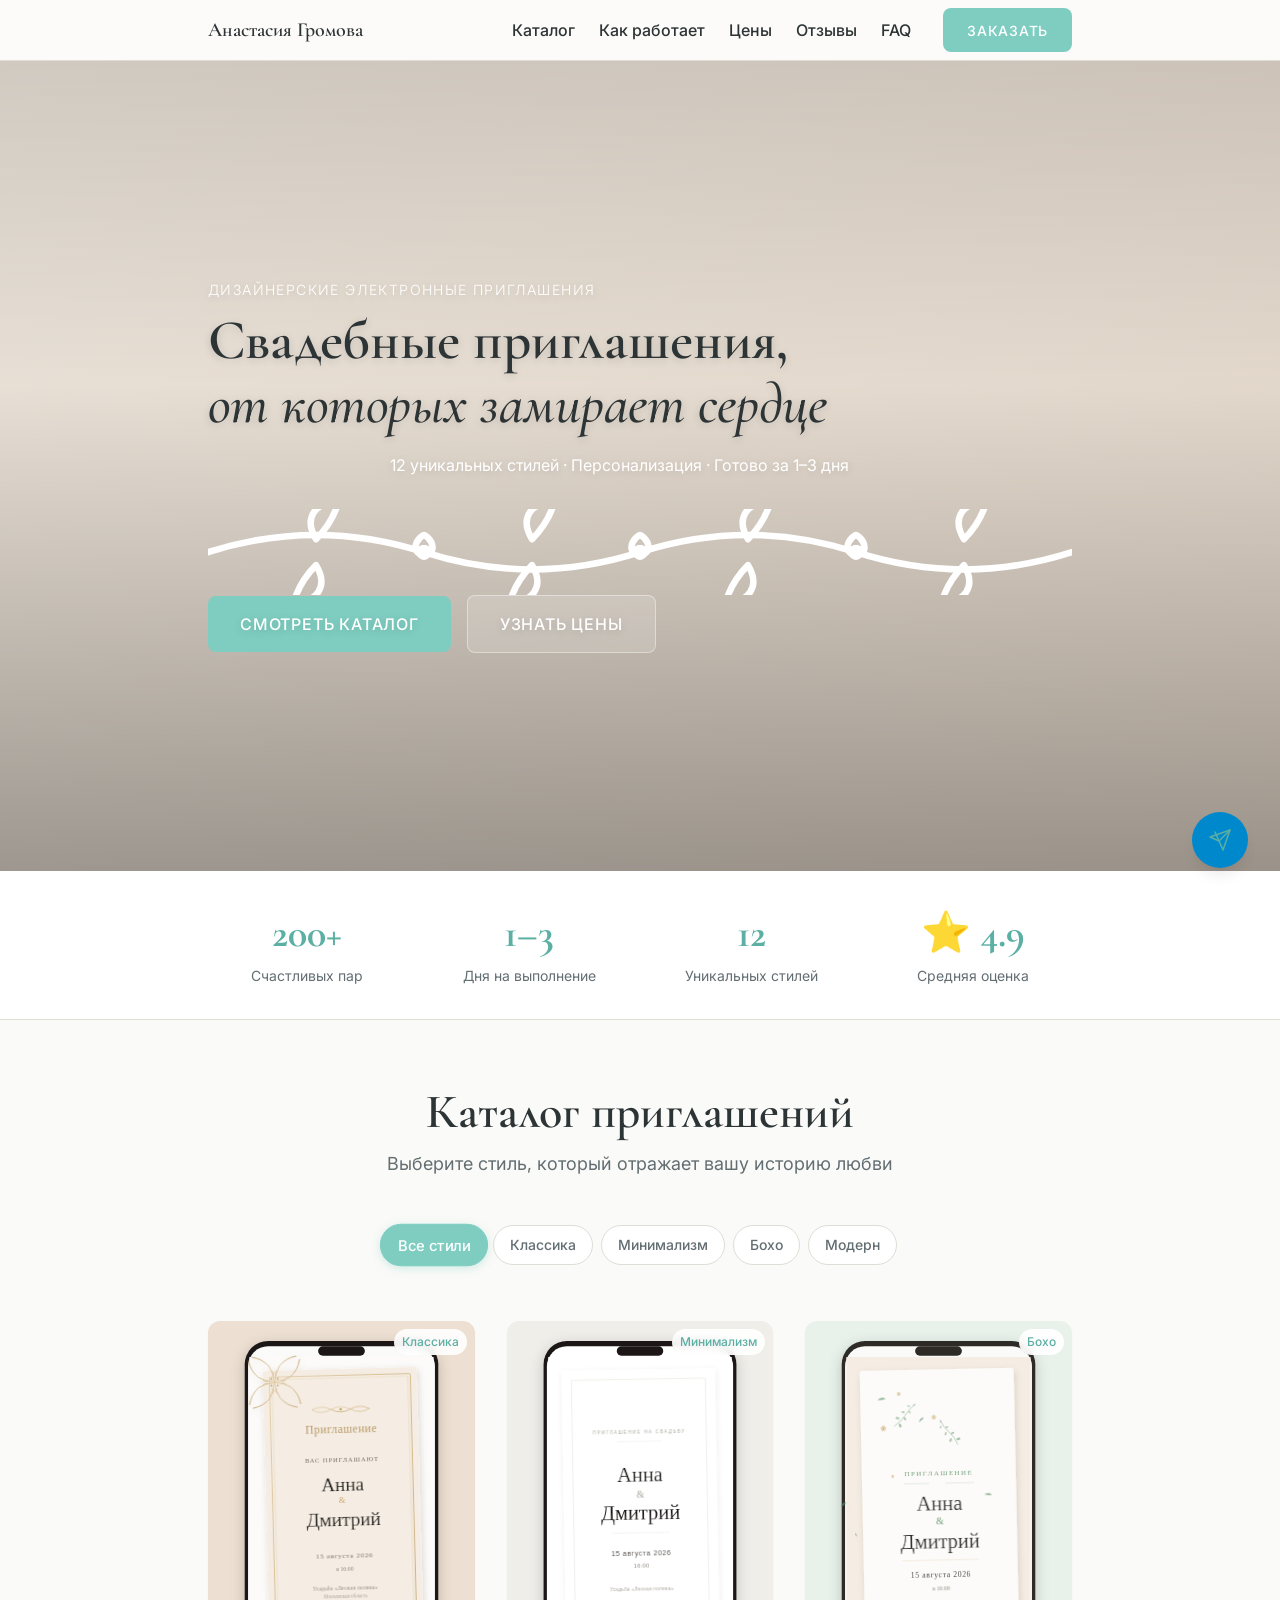
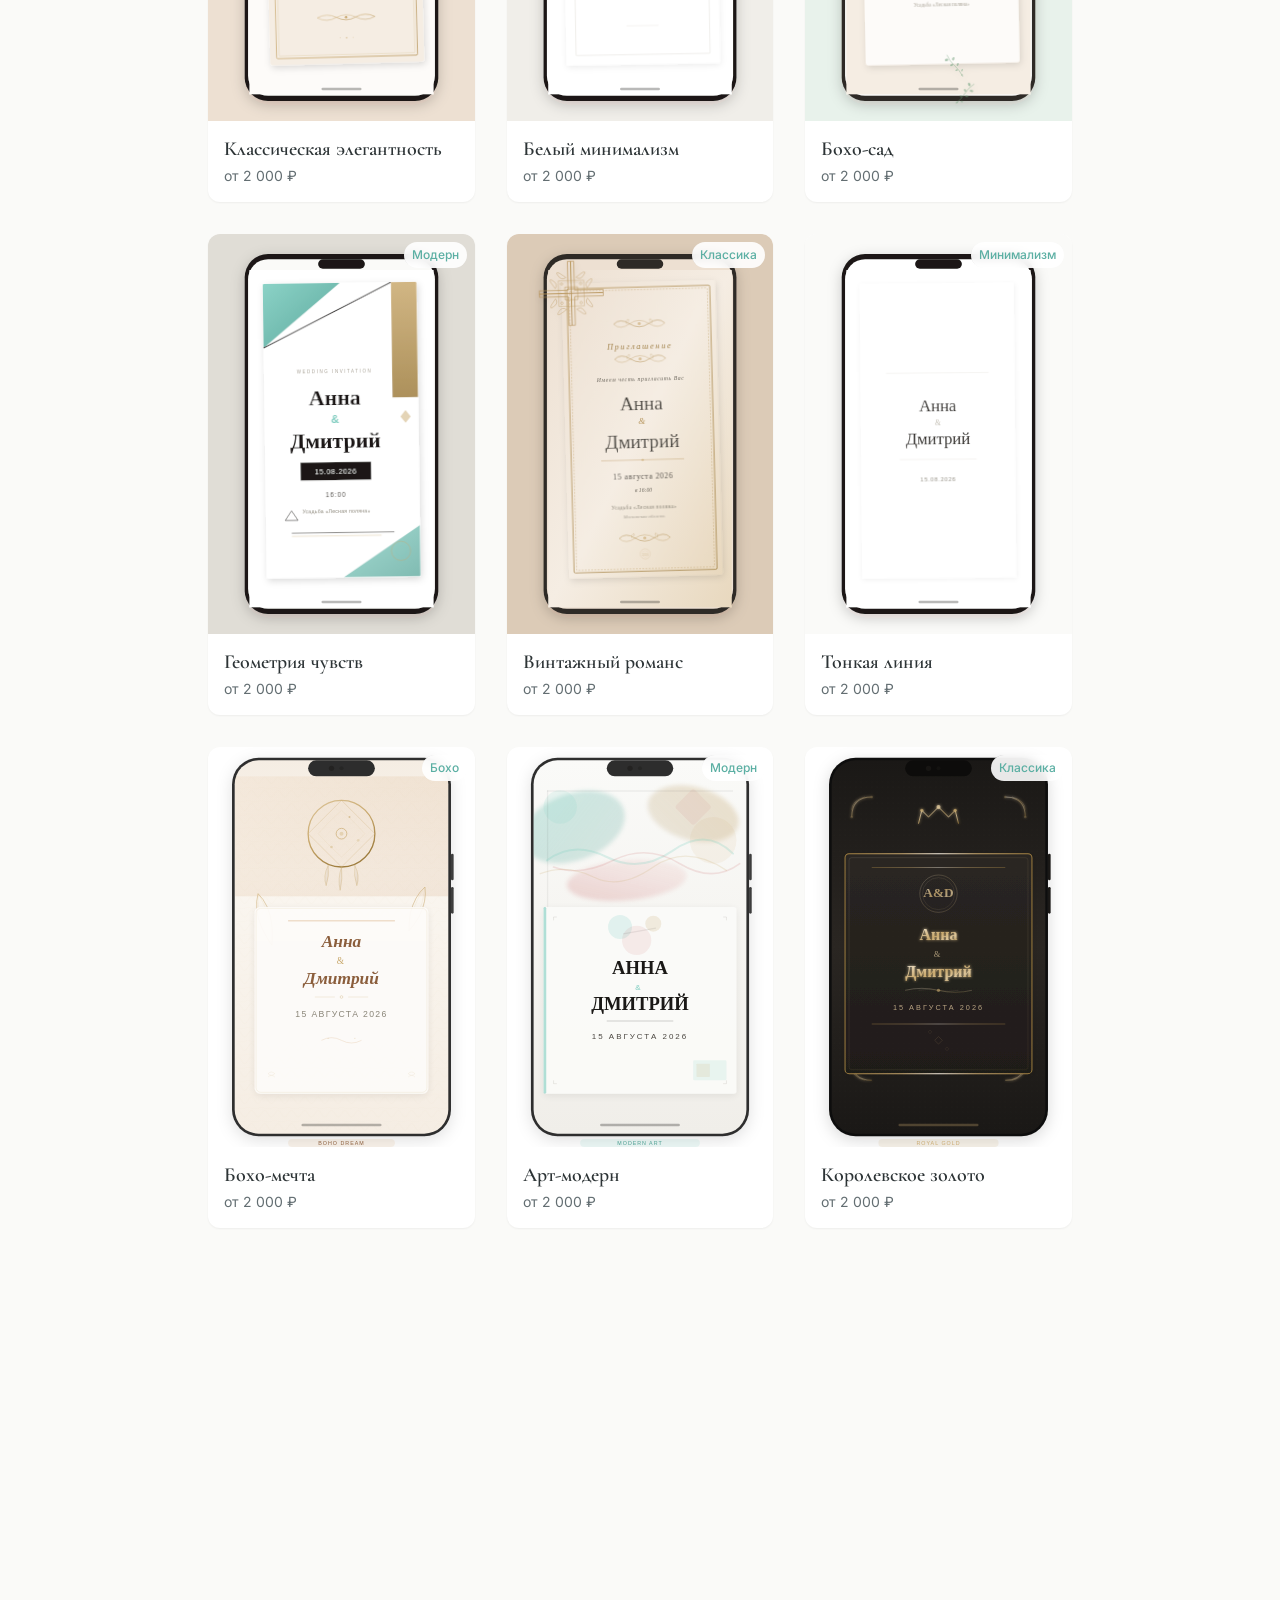
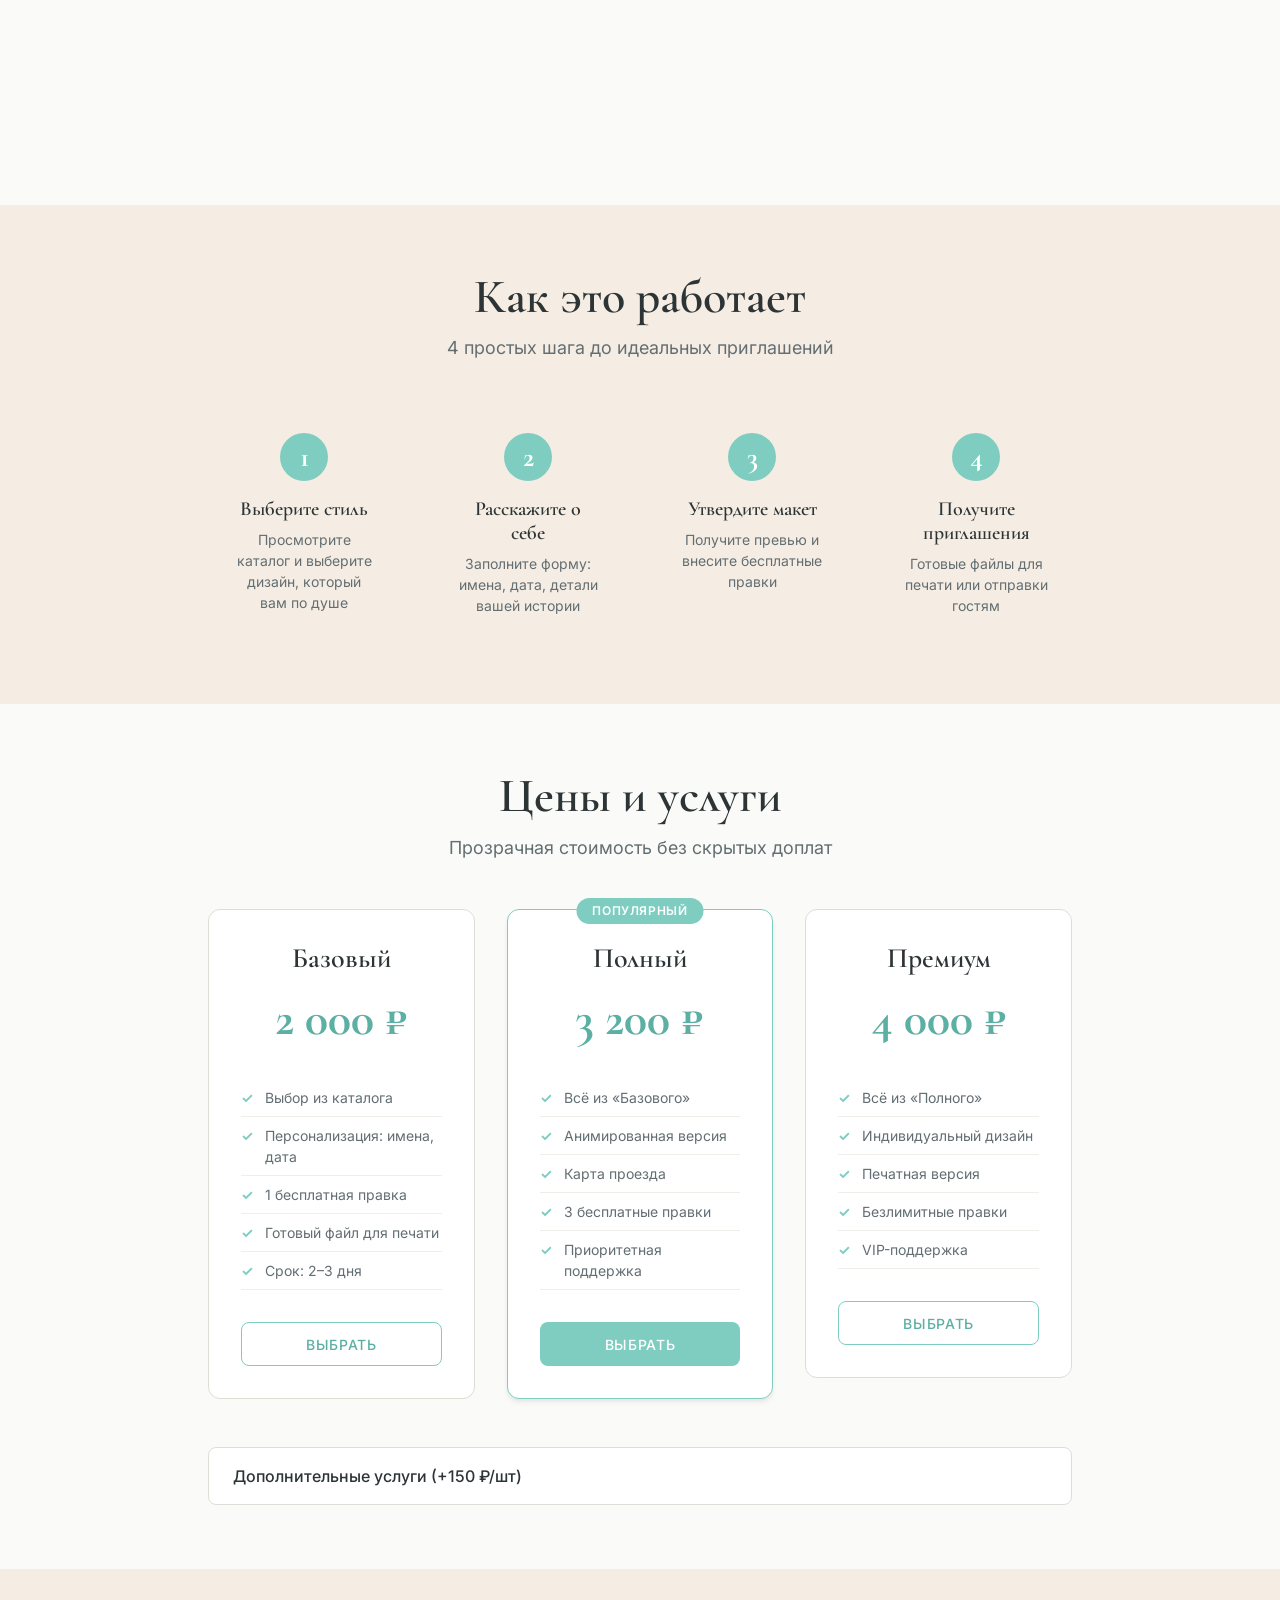
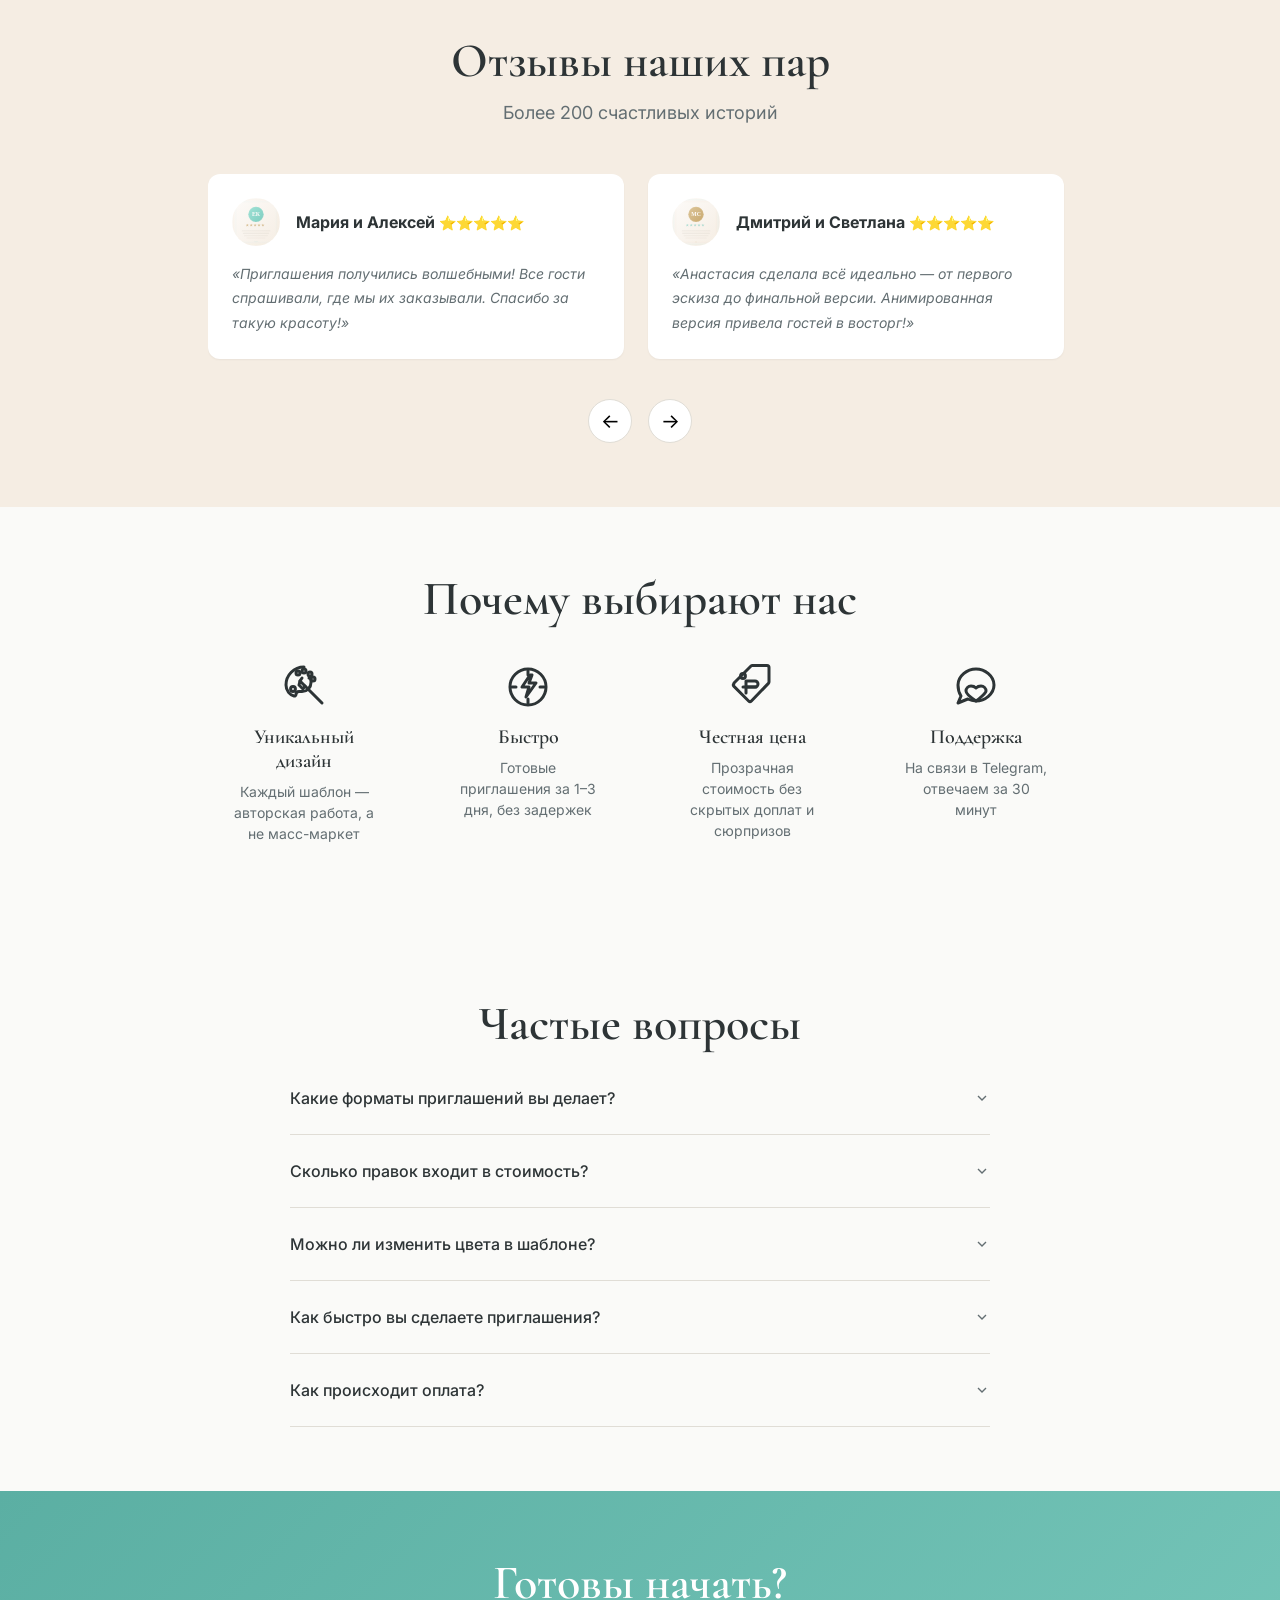
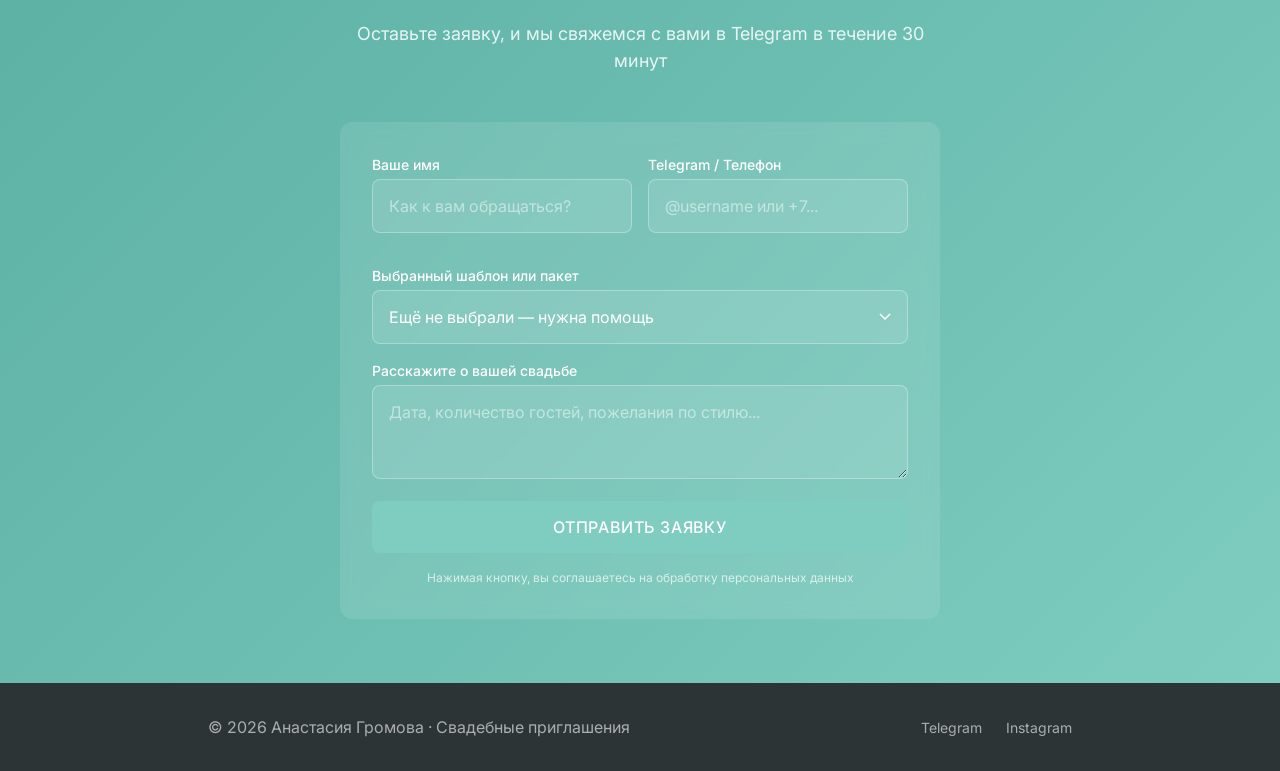
==== commit 85069b17: "Фаза 3: Деплой-готовность ✅ GitHub Pages: - .github/workflows/deploy.yml — автодеплой при push в mai" ====
--- a/index.html
+++ b/index.html
@@ -444,6 +444,11 @@
         </p>
         
         <form class="order-form" id="order-form" action="https://formspree.io/f/[FORMSPREE_ID]" method="POST">
+          <!-- Formspree config -->
+          <input type="hidden" name="_subject" value="Новая заявка с gromovaasya.ru!">
+          <input type="hidden" name="_next" value="https://gromovaasya.ru/#thanks">
+          <input type="hidden" name="_language" value="ru">
+          <input type="text" name="_gotcha" style="display:none">
           <div class="form__row">
             <div class="form__group">
               <label for="form-name" class="form__label">Ваше имя</label>
@@ -535,5 +540,18 @@
   <script src="js/form-validation.js"></script>
   <script src="js/animation-utils.js"></script>
   <script src="js/main.js"></script>
+
+  <!-- Яндекс.Метрика — замените [METRIKA_ID] на ваш номер счётчика -->
+  <!--
+  <script type="text/javascript">
+    (function(m,e,t,r,i,k,a){m[i]=m[i]||function(){(m[i].a=m[i].a||[]).push(arguments)};
+    m[i].l=1*new Date();
+    for(var j=0;j<document.scripts.length;j++){if(document.scripts[j].src===r){return;}}
+    k=e.createElement(t);a=e.getElementsByTagName(t)[0];k.async=1;k.src=r;a.parentNode.insertBefore(k,a)})
+    (window,document,"script","https://mc.yandex.ru/metrika/tag.js","ym");
+    ym([METRIKA_ID],"init",{clickmap:true,trackLinks:true,accurateTrackBounce:true,webvisor:true});
+  </script>
+  <noscript><div><img src="https://mc.yandex.ru/watch/[METRIKA_ID]" style="position:absolute;left:-9999px;" alt=""></div></noscript>
+  -->
 </body>
 </html>
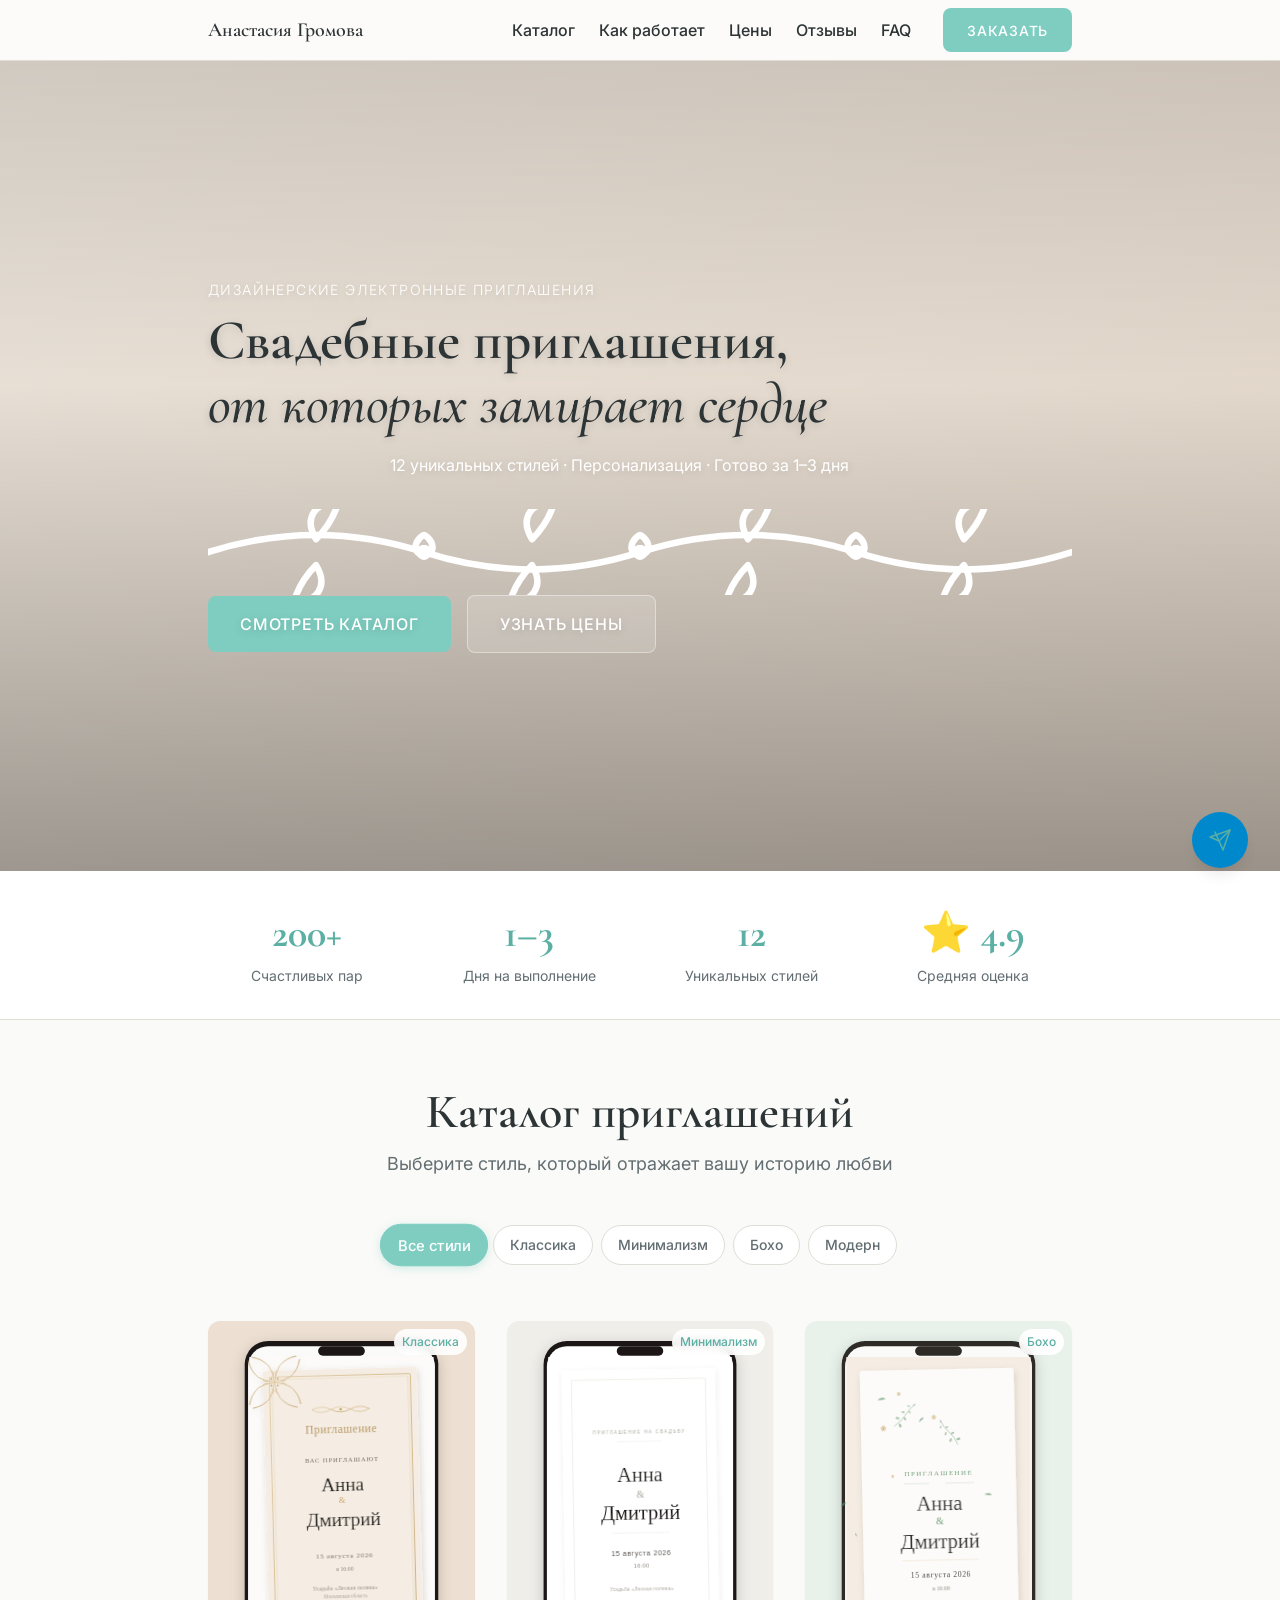
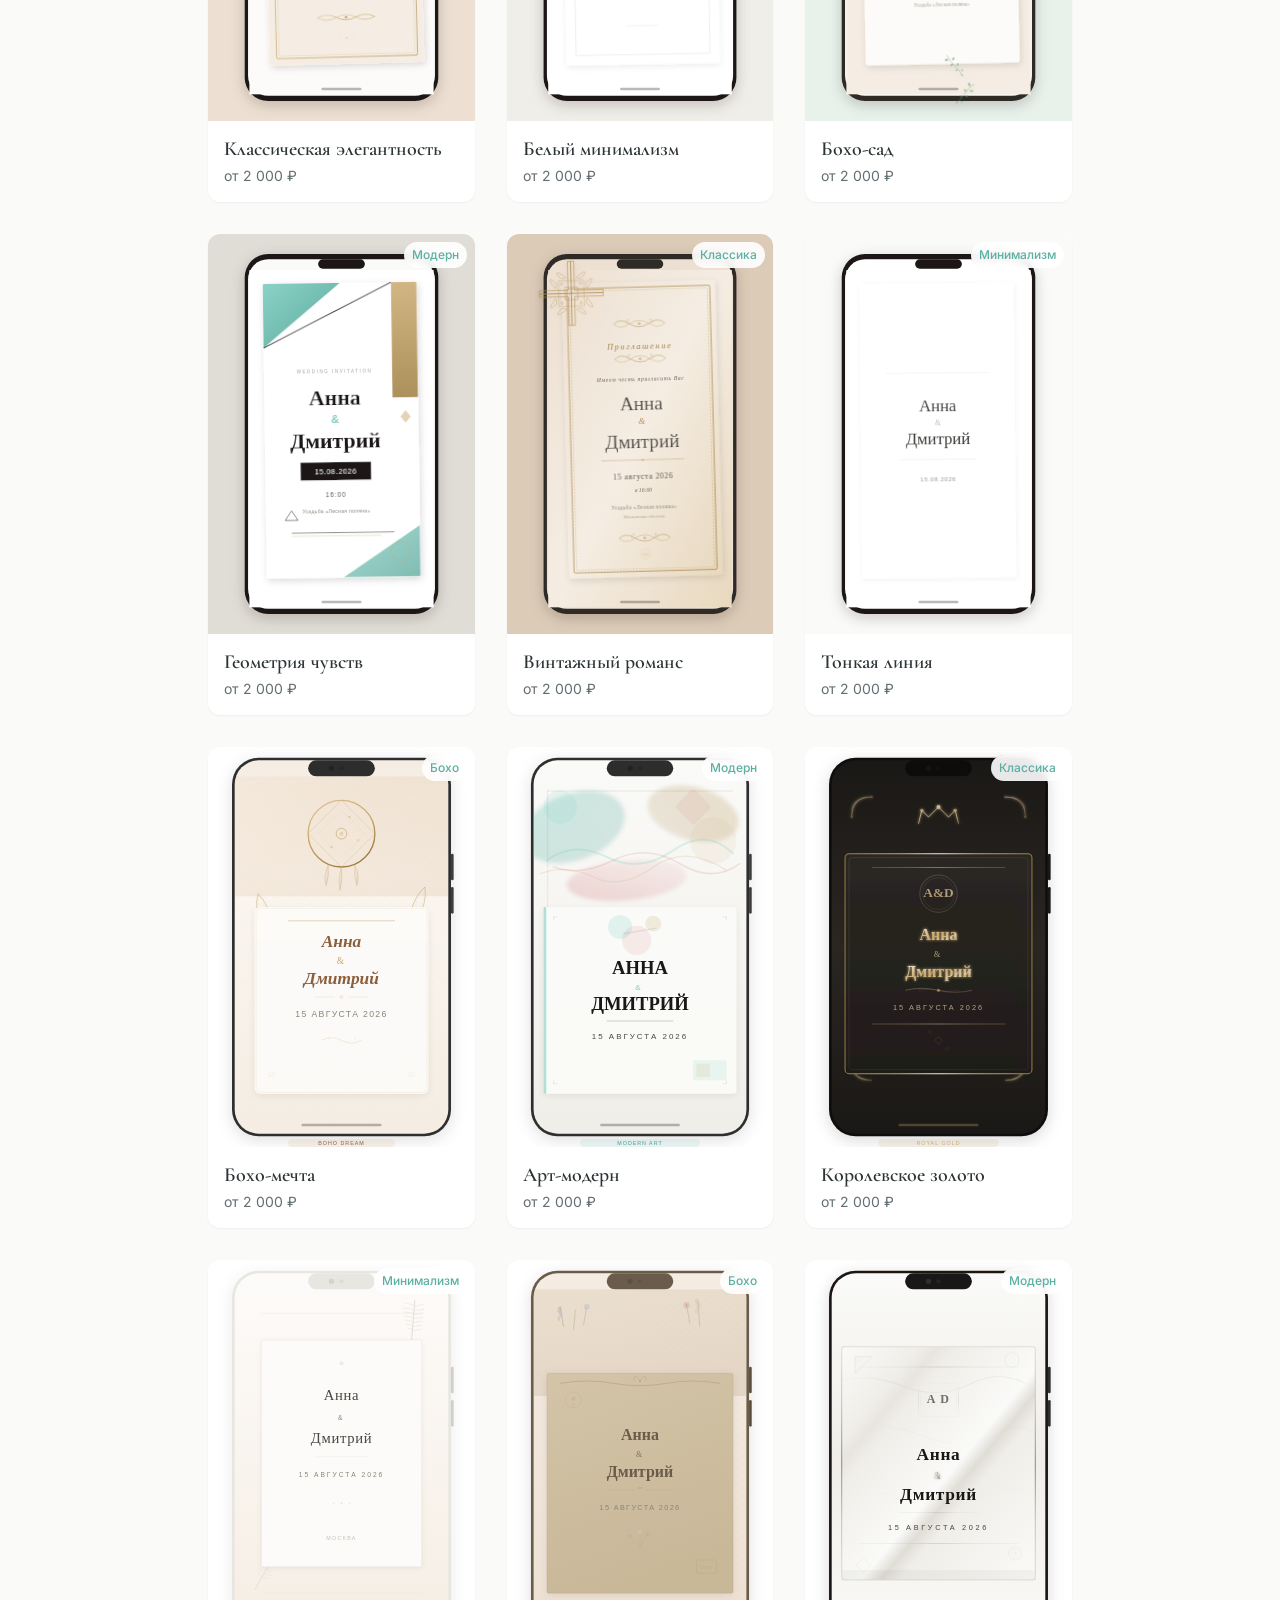
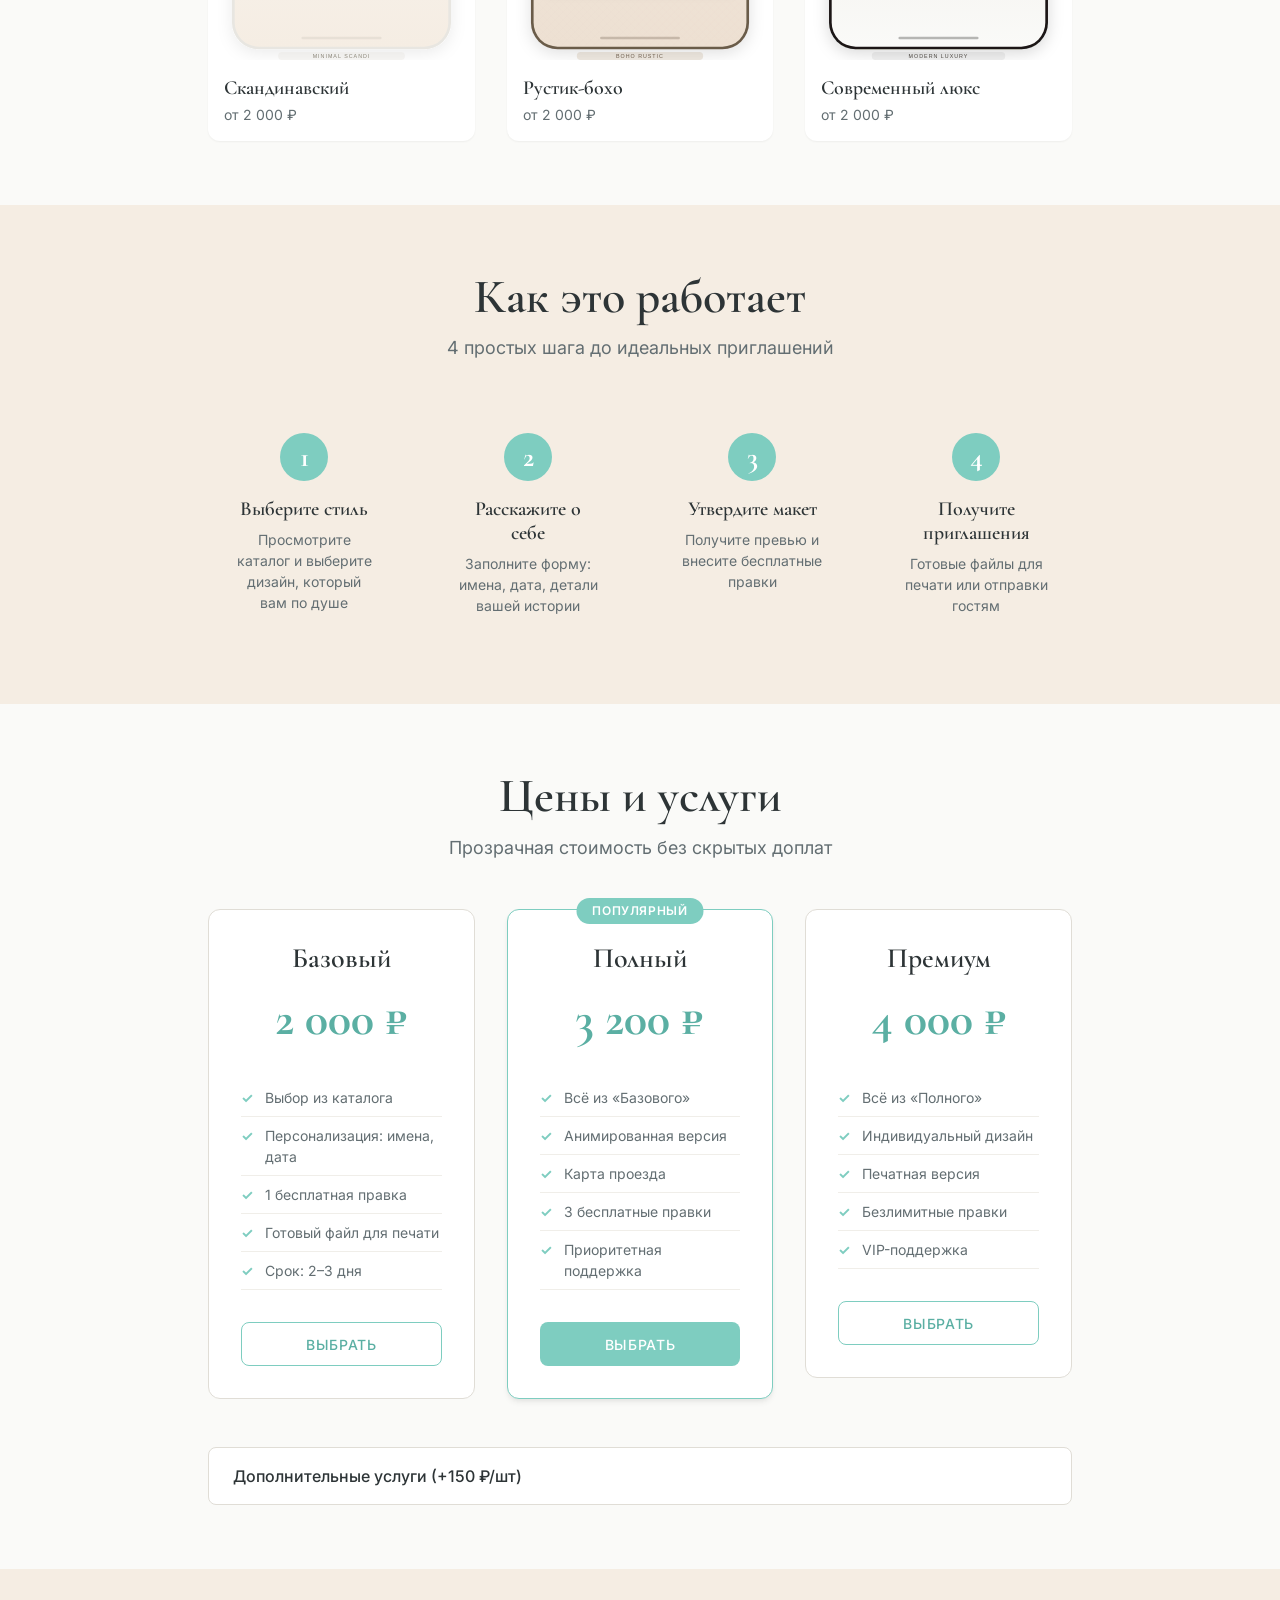
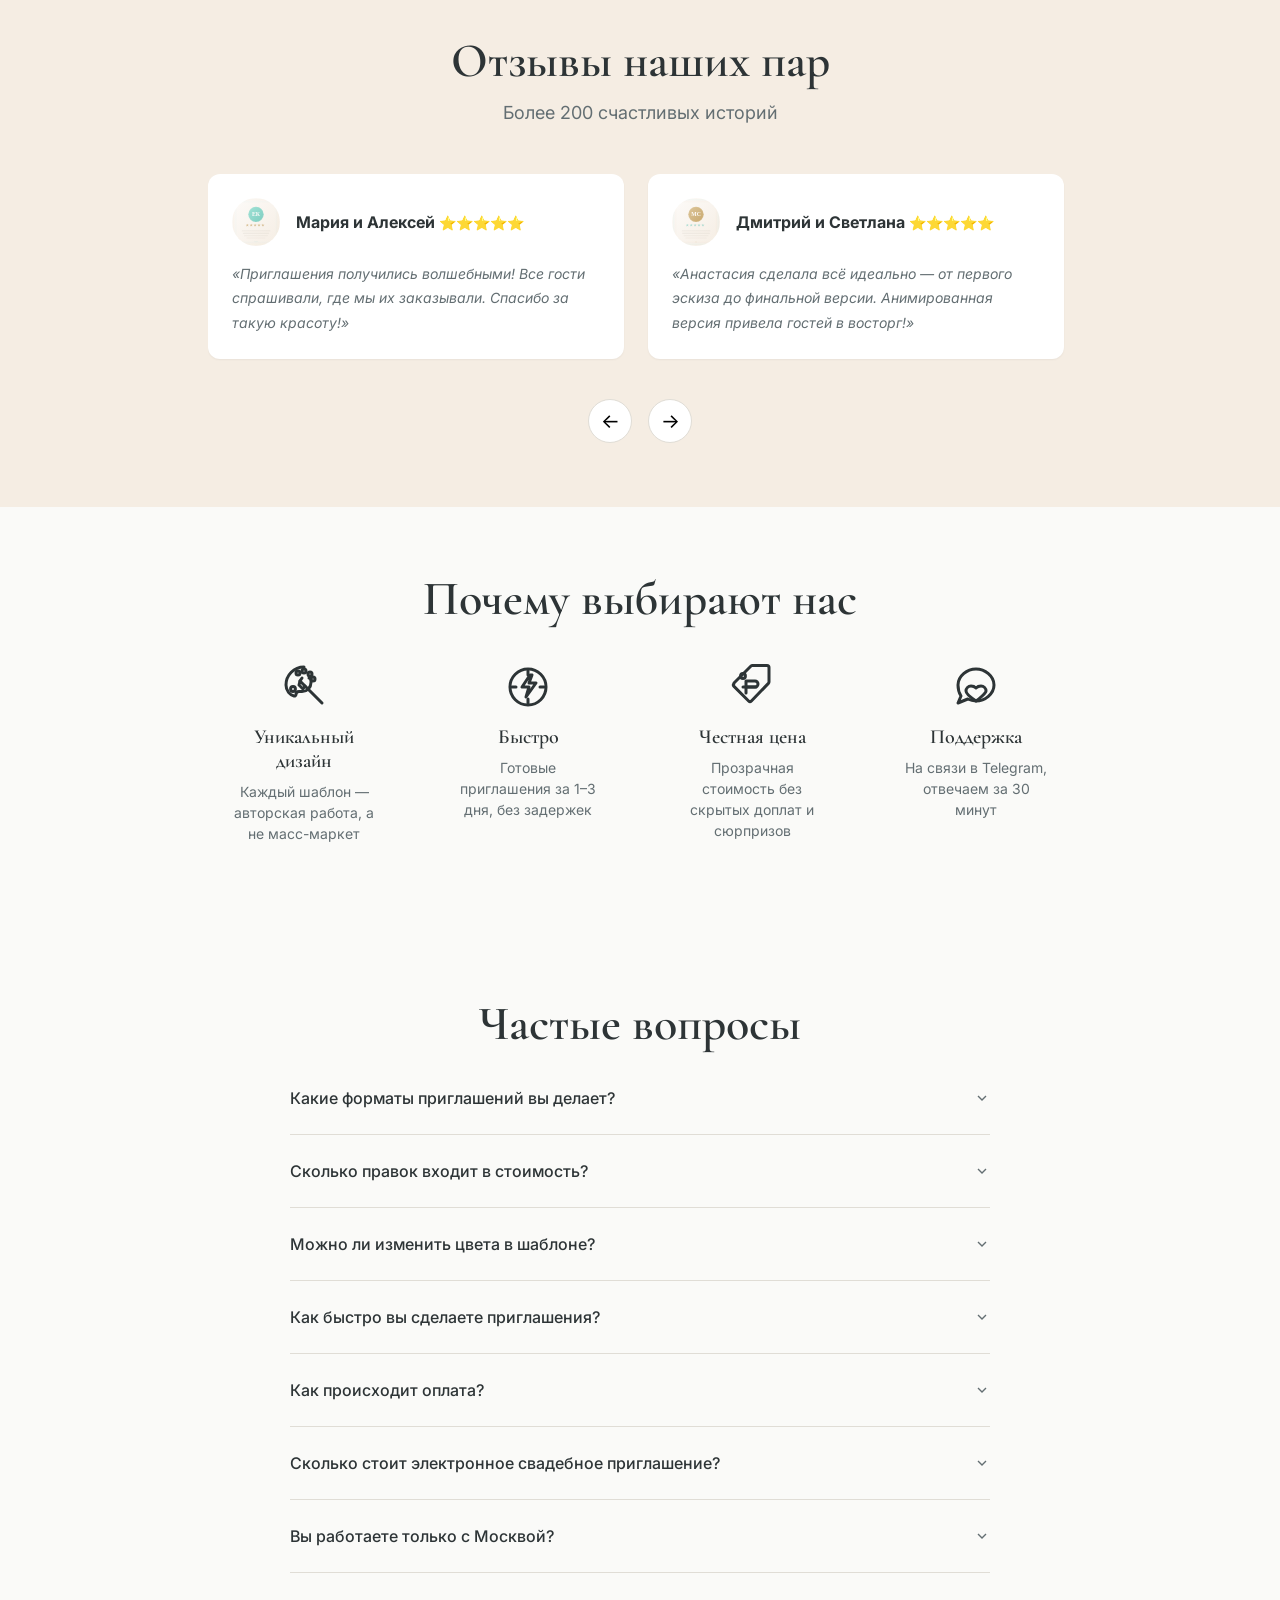
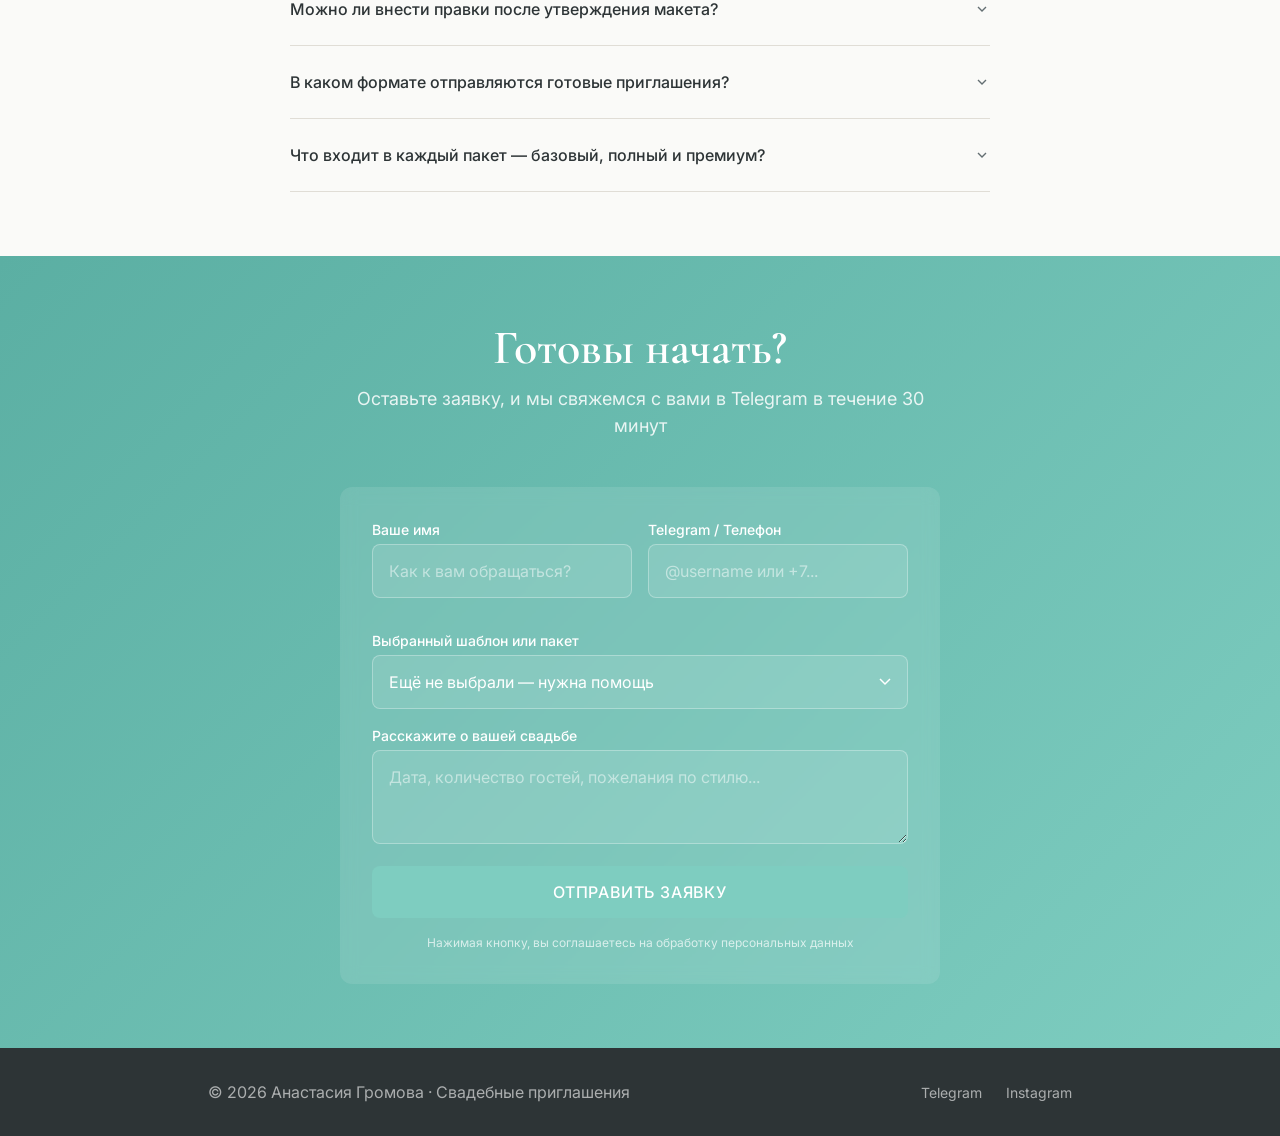
==== commit f03a5b8a: "SEO: расширен FAQ 5→10 вопросов + Schema.org FAQPage + улучшены title/description/keywords - Title: " ====
--- a/index.html
+++ b/index.html
@@ -3,15 +3,28 @@
 <head>
   <meta charset="UTF-8">
   <meta name="viewport" content="width=device-width, initial-scale=1.0">
-  <title>Свадебные приглашения от Анастасии Громовой — @gromovaasya</title>
-  <meta name="description" content="Дизайнерские электронные свадебные приглашения. 12 стилей, от 2000₽. Индивидуальный подход, быстрая доставка, 200+ счастливых пар.">
+  <title>Свадебные приглашения — электронные дизайнерские приглашения на свадьбу | Анастасия Громова</title>
+  <meta name="description" content="Электронные свадебные приглашения от дизайнера Анастасии Громовой. 12 уникальных стилей: бохо, классика, минимализм, модерн. От 2000₽, готово за 1-3 дня. 200+ счастливых пар.">
   
   <!-- Open Graph -->
   <meta property="og:type" content="website">
   <meta property="og:title" content="Свадебные приглашения — Анастасия Громова">
   <meta property="og:description" content="Уникальные электронные приглашения для вашей свадьбы. 12 дизайнерских стилей, персонализация, от 2000₽.">
   <meta property="og:image" content="assets/images/og-image-1200x630.svg">
-  <meta property="og:url" content="https://gromovaasya.ru">
+  <meta property="og:url" content="https://bananadance2020-cmd.github.io/gromovaasya-wedding-site/">
+  <meta property="og:image:width" content="1200">
+  <meta property="og:image:height" content="630">
+  <meta property="og:locale" content="ru_RU">
+  <meta name="twitter:card" content="summary_large_image">
+  
+  <!-- SEO: keywords + author -->
+  <meta name="keywords" content="свадебные приглашения, электронные приглашения на свадьбу, пригласительные на свадьбу, свадебная полиграфия, дизайнерские приглашения, сайт приглашение на свадьбу, электронные пригласительные, приглашения на свадьбу заказать, бохо приглашения, классические приглашения, минималистичные приглашения, Анастасия Громова, gromovaasya">
+  <meta name="author" content="Анастасия Громова">
+  <link rel="canonical" href="https://bananadance2020-cmd.github.io/gromovaasya-wedding-site/">
+  
+  <!-- Верификация поисковых систем (замените на ваши коды) -->
+  <!-- <meta name="yandex-verification" content="ВАШ_КОД_ЯНДЕКС" /> -->
+  <!-- <meta name="google-site-verification" content="ВАШ_КОД_GOOGLE" /> -->
   
   <!-- Fonts -->
   <link rel="preconnect" href="https://fonts.googleapis.com">
@@ -26,6 +39,21 @@
   
   <!-- Favicon -->
   <link rel="icon" href="assets/logo/favicon.svg" type="image/svg+xml">
+
+  <!-- Schema.org FAQPage -->
+  <script type="application/ld+json">
+  {
+    "@context": "https://schema.org",
+    "@type": "FAQPage",
+    "mainEntity": [
+      {"@type": "Question", "name": "Какие форматы приглашений вы делаете?", "acceptedAnswer": {"@type": "Answer", "text": "Электронные приглашения в виде сайта-ссылки, PDF для печати, а также видео-приглашения для мессенджеров."}},
+      {"@type": "Question", "name": "Сколько правок входит в стоимость?", "acceptedAnswer": {"@type": "Answer", "text": "В базовый пакет — 2 правки, в полный — до 5 правок, в премиум — безлимитные правки."}},
+      {"@type": "Question", "name": "Сколько стоит электронное свадебное приглашение?", "acceptedAnswer": {"@type": "Answer", "text": "Базовый — от 2000₽, полный — от 3200₽, премиум — от 4000₽. Дополнительные опции от 150₽."}},
+      {"@type": "Question", "name": "Вы работаете только с Москвой?", "acceptedAnswer": {"@type": "Answer", "text": "Нет, работаем по всей России и за рубежом. Вся коммуникация через Telegram."}},
+      {"@type": "Question", "name": "Как быстро вы сделаете приглашения?", "acceptedAnswer": {"@type": "Answer", "text": "Стандартный срок — 1–3 рабочих дня. Срочный заказ — за 24 часа (+30% к стоимости)."}}
+    ]
+  }
+  </script>
 </head>
 <body>
 
@@ -429,6 +457,51 @@
               <p>Оплата через перевод на карту или СБП. Предоплата 50% перед началом работы, остаток — после утверждения макета. Для пакета «Премиум» — оплата после получения.</p>
             </div>
           </details>
+
+          <details class="faq__item">
+            <summary class="faq__question" role="button" aria-expanded="false">
+              Сколько стоит электронное свадебное приглашение?
+            </summary>
+            <div class="faq__answer">
+              <p>Стоимость зависит от пакета: базовый — от 2000₽, полный — от 3200₽, премиум — от 4000₽. Дополнительные опции (музыка, анимация, обратный отсчёт) — от 150₽ каждая. Точную цену уточняйте после выбора шаблона.</p>
+            </div>
+          </details>
+
+          <details class="faq__item">
+            <summary class="faq__question" role="button" aria-expanded="false">
+              Вы работаете только с Москвой?
+            </summary>
+            <div class="faq__answer">
+              <p>Нет, работаем по всей России и за рубежом. Электронные приглашения — дистанционный продукт. Вся коммуникация через Telegram, готовые файлы отправляем онлайн. Доставка не зависит от географии.</p>
+            </div>
+          </details>
+
+          <details class="faq__item">
+            <summary class="faq__question" role="button" aria-expanded="false">
+              Можно ли внести правки после утверждения макета?
+            </summary>
+            <div class="faq__answer">
+              <p>Да, но незначительные правки (текст, дата, имена) — бесплатно. Серьёзные изменения дизайна после утверждения оплачиваются отдельно: от 300₽ в зависимости от объёма. Рекомендуем внимательно проверить макет до финального согласования.</p>
+            </div>
+          </details>
+
+          <details class="faq__item">
+            <summary class="faq__question" role="button" aria-expanded="false">
+              В каком формате отправляются готовые приглашения?
+            </summary>
+            <div class="faq__answer">
+              <p>Электронные приглашения — в виде ссылки на сайт (можно отправить в мессенджере, email или SMS) или PDF-файла для печати. Сайт-приглашение работает на всех устройствах: смартфонах, планшетах и компьютерах.</p>
+            </div>
+          </details>
+
+          <details class="faq__item">
+            <summary class="faq__question" role="button" aria-expanded="false">
+              Что входит в каждый пакет — базовый, полный и премиум?
+            </summary>
+            <div class="faq__answer">
+              <p><strong>Базовый (от 2000₽):</strong> шаблон + персонализация текста + 2 правки. <strong>Полный (от 3200₽):</strong> шаблон + текст + музыка + таймер + до 5 правок. <strong>Премиум (от 4000₽):</strong> всё из полного + анимация + кастомный дизайн элементов + безлимитные правки.</p>
+            </div>
+          </details>
         </div>
       </div>
     </section>
@@ -532,6 +605,30 @@
   </footer>
 
   <!-- JS -->
+  <!-- JSON-LD Schema.org для SEO -->
+  <script type="application/ld+json">
+  {
+    "@context": "https://schema.org",
+    "@type": "LocalBusiness",
+    "name": "Анастасия Громова — Свадебные приглашения",
+    "description": "Дизайнерские электронные свадебные приглашения. 12 уникальных стилей, персонализация, от 2000₽.",
+    "url": "https://bananadance2020-cmd.github.io/gromovaasya-wedding-site/",
+    "image": "https://bananadance2020-cmd.github.io/gromovaasya-wedding-site/assets/images/og-image-1200x630.svg",
+    "telephone": "+7-XXX-XXX-XX-XX",
+    "priceRange": "₽₽",
+    "address": {
+      "@type": "PostalAddress",
+      "addressLocality": "Москва",
+      "addressCountry": "RU"
+    },
+    "aggregateRating": {
+      "@type": "AggregateRating",
+      "ratingValue": "4.9",
+      "reviewCount": "200"
+    }
+  }
+  </script>
+
   <script src="js/catalog-data.js"></script>
   <script src="js/catalog-filter.js"></script>
   <script src="js/carousel.js"></script>
